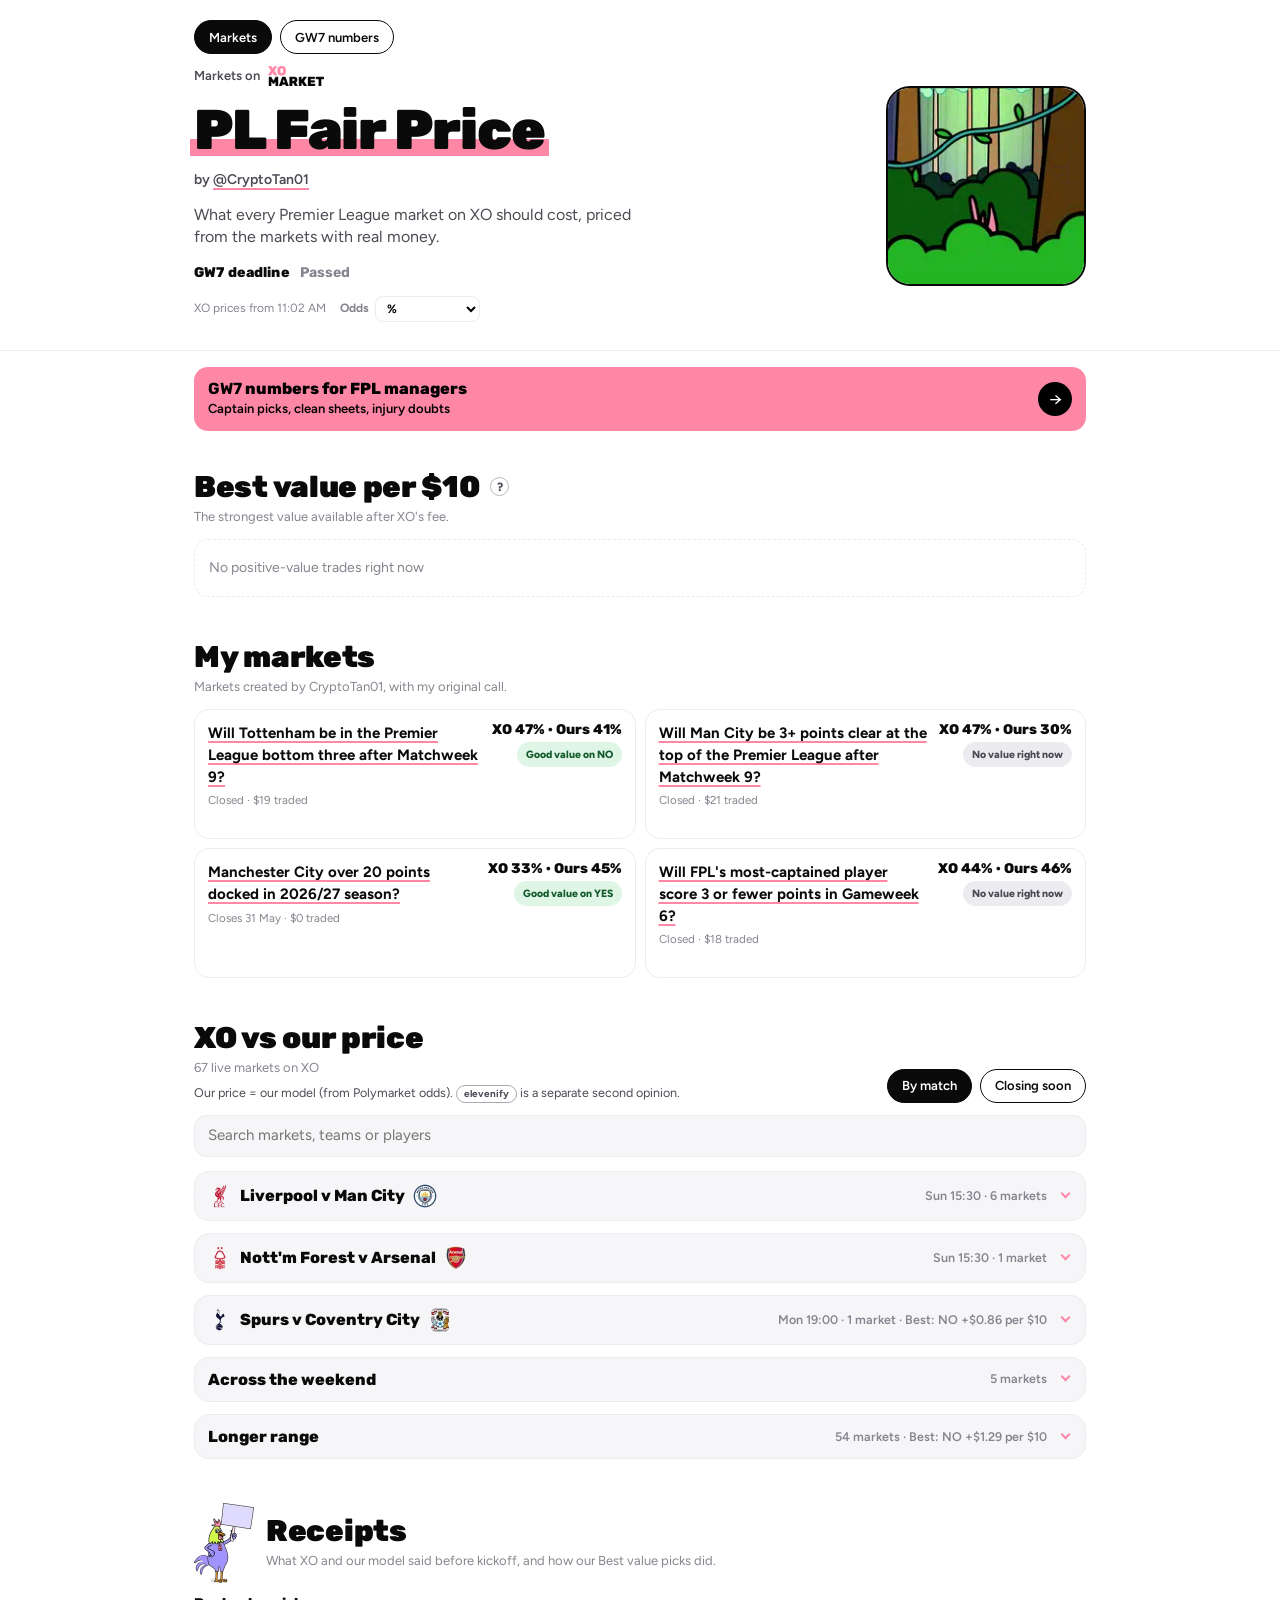
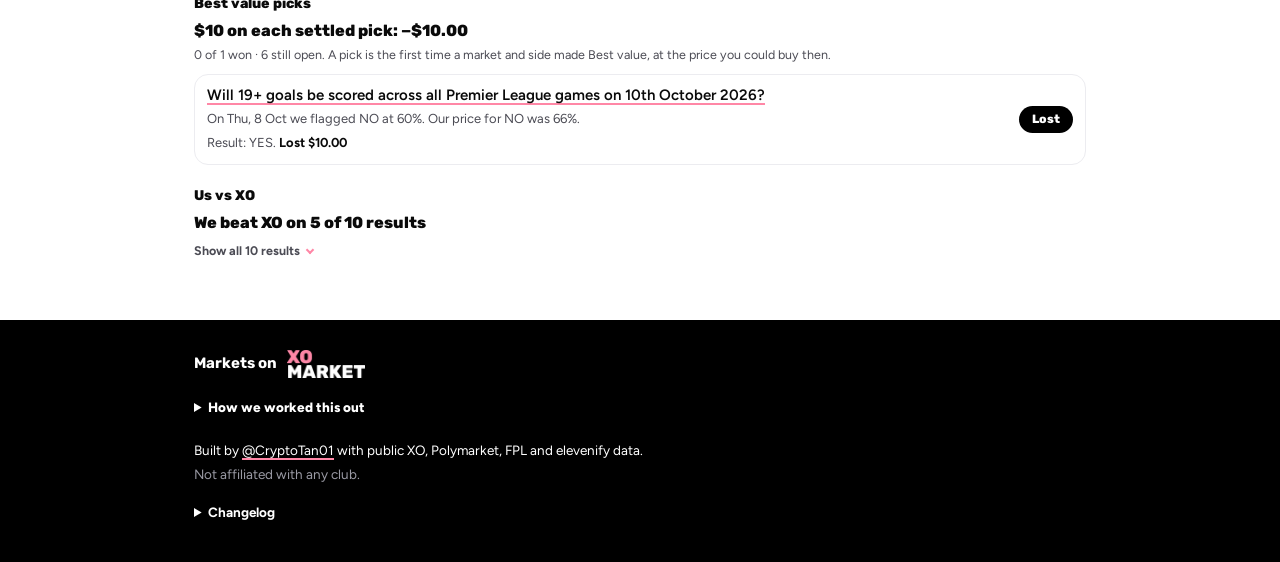
==== site/index.html @ 1d1a205b "Receipts read as a head-to-head: We beat XO / XO beat us Co-Authored-By: Claude Opus 5.5 <noreply@an" ====
<!DOCTYPE html>
<html lang="en">
<head>
<meta charset="utf-8">
<meta name="viewport" content="width=device-width, initial-scale=1">
<title>PL Fair Price</title>
<meta name="description" content="What every Premier League market on XO should cost, priced from the markets with real money.">
<meta name="theme-color" content="#ff87a6">
<meta property="og:type" content="website">
<meta property="og:title" content="PL Fair Price by @CryptoTan01">
<meta property="og:description" content="What every Premier League market on XO should cost, priced from the markets with real money.">
<meta property="og:image" content="https://tannnnnnnnnnnnn.github.io/pl-fair-price/assets/og.png">
<meta property="og:image:width" content="1200">
<meta property="og:image:height" content="630">
<meta name="twitter:card" content="summary_large_image">
<meta name="twitter:title" content="PL Fair Price by @CryptoTan01">
<meta name="twitter:description" content="What every Premier League market on XO should cost, priced from the markets with real money.">
<meta name="twitter:image" content="https://tannnnnnnnnnnnn.github.io/pl-fair-price/assets/og.png">
<link rel="icon" href="favicon.svg" type="image/svg+xml">
<link rel="preconnect" href="https://fonts.googleapis.com">
<link rel="preconnect" href="https://fonts.gstatic.com" crossorigin>
<link rel="preload" as="image" href="assets/logos/xo-wordmark-black.webp">
<link href="https://fonts.googleapis.com/css2?family=Figtree:wght@400..700&family=Rubik:wght@600..900&display=swap" rel="stylesheet">
<link rel="stylesheet" href="style.css">
<script src="common.js" defer></script>
<script src="stake.js" defer></script>
<script src="posters.js" defer></script>
<script src="app.js" defer></script>
</head>
<body>

<header class="hero">
  <div class="wrap">
    <nav class="topnav" aria-label="Pages">
      <a href="index.html" class="navlink is-on" aria-current="page">Markets</a>
      <a href="gw.html" class="navlink" data-gw-label>GW numbers</a>
    </nav>
  </div>
  <div class="wrap hero-grid">
    <p class="eyebrow">Markets on <img class="wm" src="assets/logos/xo-wordmark-black.webp" width="56" height="20" alt="XO"></p>
    <h1 class="title"><span class="hl" id="site-name">PL Fair Price</span></h1>
    <p class="by">by <a href="https://x.com/CryptoTan01" target="_blank" rel="noopener">@CryptoTan01</a></p>
    <p class="tagline" id="site-tagline">What every Premier League market on XO should cost, priced from the markets with real money.</p>
    <div class="deadline" id="deadline" aria-live="off">
      <span class="dl-label" id="dl-label">GW deadline</span>
      <div class="dl-boxes" id="dl-boxes"></div>
    </div>
    <div class="livebar"><span id="live-status">XO prices from cached data</span><label class="odds-label">Odds <select id="odds-format"><option value="percent">%</option><option value="cents">¢</option><option value="decimal">decimal</option><option value="fractional">fractional</option></select></label></div>
    <picture class="deek">
      <source media="(prefers-reduced-motion: reduce)" srcset="assets/deek/deek-binoculars-still.webp">
      <img src="assets/deek/deek-binoculars.webp" width="200" height="200" alt="Deek the mascot peeking through binoculars" decoding="async" fetchpriority="low">
    </picture>
  </div>
</header>

<main class="wrap">
  <p class="sample" id="sample" hidden>Sample data. Live numbers are not loaded.</p>

  <a class="gwcard" href="gw.html">
    <span class="gwcard-t"><b data-gw>GW</b> numbers for FPL managers</span>
    <span class="gwcard-s">Captain picks, clean sheets, injury doubts</span>
    <span class="gwcard-go" aria-hidden="true">&rarr;</span>
  </a>

  <section class="sec" id="gaps" aria-labelledby="gaps-h">
    <div class="sec-head">
      <div>
        <h2 id="gaps-h"><span data-explain="best_value">Best value per $10</span></h2>
        <p class="sec-sub">The strongest value available after XO's fee.</p>
      </div>
    </div>
    <div class="list" id="gaps-list"></div>
  </section>

  <section class="sec" id="my-markets" aria-labelledby="my-h">
    <div class="sec-head">
      <div>
        <h2 id="my-h">My markets</h2>
        <p class="sec-sub">Markets created by CryptoTan01, with my original call.</p>
      </div>
    </div>
    <div class="my-list" id="my-list"></div>
  </section>

  <section class="sec" id="markets" aria-labelledby="mk-h">
    <div class="sec-head">
      <div>
        <h2 id="mk-h">XO vs our price</h2>
        <p class="sec-sub" id="mk-count"></p>
        <p class="legend">Our price = our model (from Polymarket odds). <span class="eleven-badge">elevenify</span> is a separate second opinion.</p>
      </div>
      <div class="pills" role="group" aria-label="Sort markets">
        <button type="button" class="pill is-on" data-sort="match" aria-pressed="true">By match</button>
        <button type="button" class="pill" data-sort="closing" aria-pressed="false">Closing soon</button>
      </div>
    </div>
    <label class="search"><span class="sr-only">Search markets</span><input id="market-search" type="search" placeholder="Search markets, teams or players" autocomplete="off"></label>
    <div id="mk-list"><p class="empty">Loading markets…</p></div>
    <noscript><p class="empty">Prices need JavaScript. Turn it on to compare XO with our price.</p></noscript>
  </section>

  <section class="sec" id="receipts" hidden aria-labelledby="rc-h">
    <div class="rc-head">
      <span id="rc-deek-slot"></span>
      <div>
        <h2 id="rc-h">Receipts</h2>
    <p class="sec-sub">What XO and our model said before kickoff, and how our Best value picks did.</p>
      </div>
    </div>
    <div id="rc-picks"></div>
    <div id="rc-sum"></div>
    <details class="brier rc-all" id="rc-all">
      <summary id="rc-all-sum">Show all results</summary>
      <p class="rc-note">Before kickoff, we and XO each gave every outcome a chance. Whoever gave the real result the higher chance wins that market.</p>
      <div class="list" id="rc-list"></div>
    </details>
  </section>
</main>

<footer class="foot">
  <div class="wrap">
    <p class="foot-on">Markets on <img class="wm" src="assets/logos/xo-wordmark-white.webp" width="56" height="20" alt="XO" loading="lazy"></p>
    <details class="foot-method">
      <summary>How we worked this out</summary>
      <div class="foot-cols">
        <p>Our prices use liquid Polymarket odds, a match model and public FPL data. Open any market's Details for its exact method.</p>
        <ul>
          <li><a href="https://beta.xo.market/?r=cryptotan01" target="_blank" rel="noopener">XO</a> for prices and liquidity</li>
          <li><a href="https://polymarket.com/" target="_blank" rel="noopener">Polymarket</a> for match and season odds</li>
          <li><a href="https://fantasy.premierleague.com/" target="_blank" rel="noopener">Fantasy Premier League</a> for players and fixtures</li>
          <li><a href="https://www.elevenify.com" target="_blank" rel="noopener">elevenify</a> for a second opinion</li>
        </ul>
      </div>
    </details>
    <p class="foot-by">Built by <a href="https://x.com/CryptoTan01" target="_blank" rel="noopener">@CryptoTan01</a> with public XO, Polymarket, FPL and elevenify data.</p>
    <p class="foot-na">Not affiliated with any club.</p>
    <details class="changelog">
      <summary>Changelog</summary>
      <ul id="changelog"></ul>
    </details>
  </div>
</footer>

</body>
</html>
---- site/style.css ----
/* PL Fair Price. Brand: pink #ff87a6, black, white. Tiny accents: lavender #a293ff, cyan #18daeb.
   Rubik for headers (900 display), Figtree for body. No overflow-x tricks: layout is built to fit. */

:root {
  --pink: #ff87a6;
  --pink-soft: rgba(255, 135, 166, .16);
  --pink-seg: rgba(255, 135, 166, .38);
  --cyan: #18daeb;
  --lav: #a293ff;
  --ink: #0a0a0a;
  --ink-2: #4b4b54;
  --ink-3: #85858f;
  --line: #ececf0;
  --panel: #f6f6f8;
  --gutter: 16px;
  color-scheme: light;
}

*, *::before, *::after { box-sizing: border-box; }
html { -webkit-text-size-adjust: 100%; }
body {
  margin: 0;
  background: #fff;
  color: var(--ink);
  font: 400 15px/1.45 'Figtree', system-ui, -apple-system, 'Segoe UI', sans-serif;
  -webkit-font-smoothing: antialiased;
}
h1, h2, h3, p, ul, ol { margin: 0; padding: 0; }
ul, ol { list-style: none; }
img { display: block; max-width: 100%; height: auto; }
a { color: inherit; }
button { font: inherit; color: inherit; }
[hidden] { display: none !important; }

.wrap { width: 100%; max-width: 940px; margin: 0 auto; padding: 0 var(--gutter); }

/* ---------- hero ---------- */
.hero { background: #fff; border-bottom: 1px solid var(--line); padding: 14px 0 20px; }
.hero-grid {
  display: grid;
  grid-template-columns: minmax(0, 1fr) auto;
  grid-template-areas: "eyebrow eyebrow" "title title" "by deek" "tag deek" "dl deek" "live deek";
  column-gap: 14px;
  align-items: start;
}
.eyebrow { grid-area: eyebrow; display: flex; align-items: center; gap: 8px; font-size: 13px; font-weight: 600; color: var(--ink-2); }
.wm { display: inline-block; width: auto; height: 20px; }
.title { grid-area: title; margin-top: 10px; font: 900 clamp(30px, 9.2vw, 56px)/1.08 'Rubik', 'Figtree', sans-serif; letter-spacing: -.02em; }
.hl {
  background: linear-gradient(transparent 64%, var(--pink) 64%, var(--pink) 90%, transparent 90%);
  padding: 0 .08em;
  margin: 0 -.08em;
  -webkit-box-decoration-break: clone; box-decoration-break: clone;
}
.by { grid-area: by; margin-top: 4px; font-size: 14px; font-weight: 600; color: var(--ink-2); }
.by a { text-decoration: none; border-bottom: 2px solid var(--pink); }
.tagline { grid-area: tag; margin-top: 8px; font-size: 14.5px; line-height: 1.4; color: var(--ink-2); max-width: 46ch; }
.deek { grid-area: deek; grid-row: 3 / 6; align-self: center; }
.deek img { width: 108px; height: 108px; border-radius: 18px; border: 2px solid var(--ink); }

.deadline { grid-area: dl; margin-top: 12px; display: flex; align-items: center; flex-wrap: wrap; gap: 6px 10px; }
.dl-label { font: 800 13px/1 'Rubik', sans-serif; letter-spacing: .01em; }
.dl-boxes { display: flex; gap: 5px; }
.dl-box { display: inline-flex; flex-direction: column; align-items: center; justify-content: center; min-width: 38px; padding: 5px 6px 4px; background: #000; color: #fff; border-radius: 8px; }
.dl-box b { font: 900 18px/1 'Rubik', sans-serif; font-variant-numeric: tabular-nums; }
.dl-box i { margin-top: 2px; font: 600 9px/1 'Figtree', sans-serif; font-style: normal; letter-spacing: .08em; color: var(--pink); }
.dl-done { font: 700 14px/1 'Rubik', sans-serif; color: var(--ink-3); }
.livebar { grid-area: live; display: flex; flex-wrap: wrap; align-items: center; gap: 8px 14px; margin-top: 10px; font-size: 12px; color: var(--ink-3); }
.odds-label { display: inline-flex; align-items: center; gap: 6px; font-size: 12px; font-weight: 700; }
.odds-label select { max-width: 108px; padding: 4px 22px 4px 7px; border: 1px solid var(--line); border-radius: 8px; background: #fff; font: inherit; }
.sr-only { position: absolute; width: 1px; height: 1px; padding: 0; margin: -1px; overflow: hidden; clip: rect(0, 0, 0, 0); white-space: nowrap; border: 0; }

/* ---------- sections ---------- */
.sample { margin: 14px 0 0; padding: 8px 12px; border-radius: 10px; background: rgba(162, 147, 255, .18); font-size: 13px; font-weight: 600; }
.sec { padding: 26px 0 4px; }
.sec-head { display: flex; flex-wrap: wrap; align-items: flex-end; justify-content: space-between; gap: 10px 14px; margin-bottom: 12px; }
.sec-head > div { min-width: 0; }
.sec h2 { font: 900 24px/1.1 'Rubik', sans-serif; letter-spacing: -.01em; }
.sec-sub { margin-top: 4px; font-size: 13px; color: var(--ink-3); }
.pills { display: flex; flex-wrap: wrap; gap: 8px; }
.pill {
  appearance: none; cursor: pointer;
  min-height: 34px; padding: 0 14px;
  border: 1.5px solid var(--ink); border-radius: 999px; background: #fff;
  font: 600 13px/1 'Figtree', sans-serif;
}
.pill.is-on { background: var(--ink); color: #fff; }
.pill:focus-visible, .trade:focus-visible, summary:focus-visible, a:focus-visible { outline: 3px solid var(--pink); outline-offset: 2px; }
.empty { padding: 18px 14px; border: 1px dashed var(--line); border-radius: 14px; color: var(--ink-3); font-size: 14px; }
.search { display: block; margin: 10px 0 14px; }
.search input { width: 100%; min-height: 42px; padding: 9px 13px; border: 1px solid var(--line); border-radius: 12px; background: var(--panel); font: inherit; }
.search input:focus { outline: 3px solid var(--pink-soft); border-color: var(--pink); }

.list { display: grid; gap: 8px; }
.group { margin-top: 18px; }
.group:first-child { margin-top: 4px; }

/* fixture group header */
.ghead { display: flex; flex-wrap: wrap; align-items: center; justify-content: space-between; gap: 2px 12px; margin: 0 2px 8px; }
.gmatch { display: flex; align-items: center; gap: 8px; min-width: 0; }
.gname { font: 800 16px/1.2 'Rubik', sans-serif; min-width: 0; overflow-wrap: anywhere; }
.crest { width: 24px; height: 24px; flex: none; object-fit: contain; }
.gmeta { font-size: 12.5px; font-weight: 600; color: var(--ink-3); }

/* ---------- market row ---------- */
.mrow {
  display: grid;
  grid-template-columns: minmax(0, 1fr) auto;
  grid-template-areas: "q q" "cmp act" "meta meta";
  column-gap: 12px;
  align-items: center;
  padding: 9px 12px 6px;
  border: 1px solid var(--line);
  border-radius: 14px;
  background: #fff;
  min-width: 0;
}
.mrow.is-gap { box-shadow: inset 4px 0 0 var(--pink); }
.q { grid-area: q; font: 600 15px/1.25 'Figtree', sans-serif; min-width: 0; overflow-wrap: anywhere; }
.qt { margin-right: 6px; }
.ours { display: inline-block; vertical-align: 1px; padding: 2px 7px; border-radius: 999px; background: rgba(162, 147, 255, .22); color: #2b2278; font: 700 10.5px/1.3 'Figtree', sans-serif; letter-spacing: .03em; text-transform: uppercase; }

/* 0-100 track: grey line, XO pink dot, Fair black ring, light-pink segment between them */
.cmp { grid-area: cmp; margin-top: 5px; min-width: 0; }
.track { padding: 0 7px; }
.rail { position: relative; height: 14px; }
.rail::before { content: ""; position: absolute; left: 0; right: 0; top: 50%; height: 3px; margin-top: -1.5px; border-radius: 3px; background: #dcdce2; }
.seg { position: absolute; top: 50%; height: 8px; margin-top: -4px; border-radius: 8px; background: var(--pink-seg); }
.dot, .ring { position: absolute; top: 50%; width: 14px; height: 14px; margin: -7px 0 0 -7px; border-radius: 50%; }
.dot { background: var(--pink); }
.ring { border: 2.5px solid #000; box-shadow: 0 0 0 1.5px #fff; }
.ring.rough { border: 2.5px dashed #9a9aa4; background: #fff; }
.seg.rough { background: #e8e8ed; }
.vals { display: flex; align-items: center; justify-content: space-between; gap: 8px; margin-top: 2px; font-size: 13px; line-height: 17px; }
.v-xo, .v-fair { flex: none; font-weight: 700; }
.v-xo { color: var(--pink); }
.v-fair { color: #000; }
.v-fair.rough { color: var(--ink-3); font-weight: 600; }
.v-xo.none, .v-fair.none { color: var(--ink-3); font-weight: 600; font-size: 12.5px; }

.chip { display: inline-block; max-width: 100%; padding: 2px 9px; border-radius: 999px; background: rgba(24, 218, 235, .16); color: #08353a; font: 600 11px/1.25 'Figtree', sans-serif; text-align: center; }
.chip-d { display: none; }

.act { grid-area: act; align-self: center; margin-top: 5px; display: flex; flex-direction: column; align-items: flex-end; gap: 5px; }
.win { padding: 0; border: 0; background: none; cursor: pointer; color: var(--ink); font: 700 11px/1.2 'Figtree', sans-serif; text-decoration: underline; text-decoration-color: var(--pink); text-underline-offset: 2px; }
.trade {
  display: inline-flex; align-items: center; gap: 6px; height: 32px; padding: 0 11px 0 13px;
  border-radius: 999px; background: #000; color: #fff; text-decoration: none; white-space: nowrap;
  font: 600 12.5px/1 'Figtree', sans-serif;
}
.trade .wm { height: 18px; width: auto; }
.trade:hover { background: #1b1b1f; }
.pays-out { display: none; }

/* closes / liquidity / how we priced it: one flex line, the toggle drops below only when it does not fit */
.meta { grid-area: meta; margin-top: 5px; display: flex; flex-wrap: wrap; align-items: center; gap: 0 12px; min-width: 0; }
.mi { display: flex; flex-wrap: wrap; align-items: center; gap: 2px 12px; font-size: 12.5px; line-height: 17px; color: var(--ink-2); min-width: 0; }
.mi span { white-space: nowrap; }
.mi .chip { margin-right: -2px; }
.why { margin-left: auto; min-width: 0; }
.why[open] { flex: 0 0 100%; margin-left: 0; order: 2; }
.why summary {
  display: block; width: fit-content; cursor: pointer; list-style: none;
  padding: 0; font-size: 12.5px; line-height: 17px; font-weight: 700; color: var(--ink); white-space: nowrap;
}
.why[open] summary { margin-top: 4px; }
.why summary::-webkit-details-marker { display: none; }
.why summary::after { content: ""; display: inline-block; width: 6px; height: 6px; margin: 0 0 2px 7px; border-right: 2px solid var(--pink); border-bottom: 2px solid var(--pink); transform: rotate(45deg); transition: transform .15s; }
.why[open] summary::after { transform: rotate(-135deg); margin-bottom: -2px; }
.why-body { margin-top: 6px; padding: 10px 12px; border-radius: 10px; background: var(--panel); font-size: 13px; color: var(--ink-2); min-width: 0; }
.why-body p + p, .why-body ul + p { margin-top: 8px; }
.why-rough { font-weight: 700; color: var(--ink); }
.why-pays { font-size: 12px; color: var(--ink-3); }
.why-text { overflow-wrap: anywhere; }
.inputs { margin-top: 8px; display: grid; gap: 4px; }
.inputs li { overflow-wrap: anywhere; }
.in-l { font-weight: 700; color: var(--ink); }
.in-src { margin-left: 6px; font-size: 12px; font-weight: 700; color: var(--ink); text-decoration-color: var(--pink); text-decoration-thickness: 2px; text-underline-offset: 2px; }
.conf { display: flex; align-items: center; gap: 7px; font-weight: 600; font-size: 12.5px; }
.resolution, .calc { margin-top: 12px; padding-top: 10px; border-top: 1px solid var(--line); }
.resolution h4, .calc h4 { margin: 0 0 6px; color: var(--ink); font-size: 13px; }
.resolution-text { white-space: pre-line; }
.calc-controls { display: flex; flex-wrap: wrap; gap: 6px; align-items: center; }
.calc-controls > input { width: 72px; padding: 6px 8px; border: 1px solid #d5d5dc; border-radius: 8px; font: inherit; }
.stake-chips { display: flex; gap: 4px; }
.stake-chips button, .toggle { padding: 5px 7px; border: 1px solid #d5d5dc; border-radius: 8px; background: #fff; cursor: pointer; font: 700 11px 'Figtree', sans-serif; }
.toggle.is-on { background: #000; color: #fff; }
.calc-out { margin-top: 8px; display: grid; gap: 2px; font-size: 12.5px; }
.edge { color: var(--ink); font-weight: 700; white-space: normal !important; }
.book-vals { flex-wrap: wrap; }
.value-row { display: grid; grid-template-columns: minmax(0, 1fr) auto; gap: 3px 12px; padding: 11px 12px; border: 1px solid var(--line); border-radius: 14px; font-size: 12.5px; }
.value-row a { font-weight: 700; overflow-wrap: anywhere; }
.value-row > span, .value-row > .research { grid-column: 1 / -1; }
.value-row > span:last-of-type { color: var(--ink-2); }
.cdot { display: inline-block; flex: none; width: 8px; height: 8px; border-radius: 50%; background: var(--ink-3); }
.cdot.c-high { background: var(--ink); }
.cdot.c-medium { background: var(--lav); }
.cdot.c-low { background: #cfcfd6; }

.unpriced { margin-top: 10px; }
.unpriced > summary { display: flex; align-items: center; justify-content: space-between; gap: 10px; cursor: pointer; list-style: none; padding: 12px 14px; border-radius: 14px; background: var(--panel); font-weight: 700; font-size: 13.5px; line-height: 1.3; }
.unpriced > summary::-webkit-details-marker { display: none; }
.unpriced > summary::after { content: ""; flex: none; width: 7px; height: 7px; margin-bottom: 3px; border-right: 2px solid var(--pink); border-bottom: 2px solid var(--pink); transform: rotate(45deg); transition: transform .15s; }
.unpriced[open] > summary::after { transform: rotate(-135deg); margin-bottom: -3px; }
.unpriced > .list { margin-top: 8px; }
.unpriced > summary:focus-visible { outline: 3px solid var(--pink); outline-offset: 2px; }

/* ---------- page nav, link card, legend ---------- */
.topnav { display: flex; flex-wrap: wrap; gap: 8px; margin-bottom: 12px; }
.navlink {
  display: inline-flex; align-items: center; min-height: 34px; padding: 0 14px;
  border: 1.5px solid var(--ink); border-radius: 999px; background: #fff; color: var(--ink);
  font: 600 13px/1 'Figtree', sans-serif; text-decoration: none;
}
.navlink.is-on { background: var(--ink); color: #fff; }
.navlink:hover { background: var(--pink-soft); }
.navlink.is-on:hover { background: #1b1b1f; }
.navlink:focus-visible { outline: 3px solid var(--pink); outline-offset: 2px; }

.gwcard {
  position: relative; display: grid; grid-template-columns: minmax(0, 1fr) auto; column-gap: 12px; align-items: center;
  margin-top: 16px; padding: 12px 14px; border-radius: 14px; background: var(--pink); color: #000; text-decoration: none;
}
.gwcard:hover { background: #ff7a9d; }
.gwcard:focus-visible { outline: 3px solid var(--ink); outline-offset: 2px; }
.gwcard-t { grid-column: 1; font: 800 16px/1.2 'Rubik', sans-serif; }
.gwcard-s { grid-column: 1; margin-top: 2px; font-size: 13px; font-weight: 600; }
.gwcard-go { grid-column: 2; grid-row: 1 / 3; display: grid; place-items: center; width: 34px; height: 34px; border-radius: 50%; background: #000; color: #fff; font-size: 18px; line-height: 1; }
.legend { margin-top: 6px; font-size: 12.5px; color: var(--ink-2); }
.legend b { color: var(--ink); font-weight: 700; }

/* ---------- receipts ---------- */
.rc-head { display: flex; align-items: center; gap: 12px; margin-bottom: 12px; }
.rc-head > div { min-width: 0; }
.rc-deek { width: 60px; height: 80px; flex: none; }
.rc-line { margin-bottom: 8px; font: 800 16px/1.3 'Rubik', sans-serif; }
.rc-sub { margin: 0 0 8px; font: 800 14px/1.3 'Rubik', sans-serif; }
.rc-note { margin: -4px 0 10px; font-size: 12.5px; color: var(--ink-2); }
.rc-text { margin-top: 5px; font-size: 13px; color: var(--ink-2); }
.rc-text b { color: var(--ink); }
.rcard .outcome { text-align: center; max-width: 110px; line-height: 1.2; }
.rc-all p.rc-text { margin-top: 5px; padding: 0; background: none; font-size: 13px; font-weight: 400; }
.rc-all .rc-note { margin: 8px 0 10px; padding: 0; background: none; font-size: 12.5px; font-weight: 400; color: var(--ink-2); }
#rc-picks:not(:empty) { margin-bottom: 22px; }
.brier { margin: 0 0 12px; }
.brier summary { display: block; width: fit-content; cursor: pointer; list-style: none; font-size: 12.5px; font-weight: 700; color: var(--ink-2); }
.brier summary::-webkit-details-marker { display: none; }
.brier summary::after { content: ""; display: inline-block; width: 6px; height: 6px; margin: 0 0 2px 7px; border-right: 2px solid var(--pink); border-bottom: 2px solid var(--pink); transform: rotate(45deg); }
.brier[open] summary::after { transform: rotate(-135deg); margin-bottom: -2px; }
.brier p { margin-top: 6px; padding: 8px 12px; border-radius: 10px; background: var(--panel); font-size: 13px; font-weight: 600; }
.brier p + p { margin-top: 4px; background: none; padding: 0 12px; font-weight: 400; font-size: 12px; color: var(--ink-3); }
.rcard { display: flex; align-items: center; justify-content: space-between; gap: 12px; padding: 11px 12px; border: 1px solid var(--line); border-radius: 14px; }
.rc-main { min-width: 0; }
.rc-nums { display: flex; flex-wrap: wrap; gap: 2px 14px; margin-top: 6px; font-size: 13px; }
.rc-nums > span { display: inline-flex; align-items: center; gap: 6px; }
.tick { position: relative; display: inline-block; flex: none; width: 16px; height: 16px; border-radius: 50%; background: #000; }
.tick::after { content: ""; position: absolute; left: 5px; top: 3px; width: 4px; height: 7px; border-right: 2px solid #fff; border-bottom: 2px solid #fff; transform: rotate(45deg); }
.outcome { flex: none; padding: 6px 13px; border-radius: 999px; font: 800 12px/1 'Rubik', sans-serif; }
.outcome.yes { background: var(--pink); color: #000; }
.outcome.no { background: #000; color: #fff; }

/* live match marker */
.live { display: inline-flex; align-items: center; gap: 6px; padding: 3px 9px 3px 8px; border-radius: 999px; background: var(--pink); color: #000; font: 800 10.5px/1 'Rubik', sans-serif; letter-spacing: .08em; text-transform: uppercase; animation: pulse 1.6s ease-out infinite; }
.live::before { content: ""; width: 6px; height: 6px; border-radius: 50%; background: #000; }
@keyframes pulse { 0% { box-shadow: 0 0 0 0 rgba(255, 135, 166, .65); } 70% { box-shadow: 0 0 0 9px rgba(255, 135, 166, 0); } 100% { box-shadow: 0 0 0 0 rgba(255, 135, 166, 0); } }
.gnote { flex: 0 0 100%; font-size: 12px; color: var(--ink-3); }

/* ---------- footer ---------- */
.foot { margin-top: 44px; padding: 30px 0 40px; background: #000; color: #d8d8de; font-size: 13.5px; }
.foot a { color: #fff; text-decoration-color: var(--pink); text-decoration-thickness: 2px; text-underline-offset: 3px; }
.foot-on { display: flex; align-items: center; gap: 10px; font: 700 15px/1 'Rubik', sans-serif; color: #fff; }
.foot-on .wm { height: 28px; }
.foot-cols { display: grid; grid-template-columns: minmax(0, 1fr); gap: 20px; margin-top: 22px; }
.foot h3 { margin-bottom: 8px; font: 800 14px/1.2 'Rubik', sans-serif; color: #fff; }
.foot li + li { margin-top: 5px; }
.foot p, .foot li { overflow-wrap: anywhere; }
.foot-by { margin-top: 24px; color: #fff; }
.foot-na { margin-top: 4px; color: #9a9aa4; }
.changelog { margin-top: 18px; }
.changelog summary { cursor: pointer; width: fit-content; font-weight: 700; color: #fff; }
.changelog ul { margin-top: 8px; display: grid; gap: 6px; color: #b4b4bd; overflow-wrap: anywhere; }
.changelog b { color: var(--pink); }

/* ---------- wider screens ---------- */
@media (min-width: 720px) {
  :root { --gutter: 24px; }
  .hero { padding: 20px 0 28px; }
  .hero-grid { grid-template-columns: minmax(0, 1fr) 200px; column-gap: 32px; }
  .tagline { font-size: 16px; }
  .deek { grid-row: 2 / 6; }
  .deek img { width: 200px; height: 200px; border-radius: 24px; }
  .title { margin-top: 14px; }
  .dl-label { font-size: 14px; }
  .dl-box { min-width: 46px; padding: 7px 8px 6px; }
  .dl-box b { font-size: 22px; }

  .sec { padding-top: 40px; }
  .sec h2 { font-size: 30px; }

  .mrow {
    grid-template-columns: minmax(0, 1.15fr) minmax(0, 1fr) auto;
    grid-template-areas: "q cmp act" "mi cmp act" "why why why";
    column-gap: 22px; padding: 12px 16px 8px;
  }
  .cmp { margin-top: 2px; }
  .act { margin-top: 0; gap: 4px; }
  .meta { display: contents; }
  .mi { grid-area: mi; margin-top: 6px; }
  .why, .why[open] { grid-area: why; margin: 4px 0 0; order: 0; }
  .why[open] summary { margin-top: 0; }
  .mi .chip-m { display: none; }
  .chip-d { display: inline-block; flex: 0 1 auto; min-width: 0; }
  .pays-out { display: block; font-size: 11.5px; color: var(--ink-3); white-space: nowrap; }
  .why-pays { display: none; }

  .foot-cols { grid-template-columns: 1.4fr 1fr; gap: 40px; }
}

@media (prefers-reduced-motion: reduce) {
  * { transition: none !important; }
  .live { animation: none; }
}

/* ---------- simplification pass ---------- */
/* The "?" sits inline after its term, centred on the letters, with room on both sides so brackets never touch it. */
.explained { display: inline; }
.explainer { position: relative; top: -.08em; display: inline-flex; vertical-align: middle; margin: 0 .12em 0 .32em; }
.explainer-button {
  display: inline-grid; place-items: center; width: 17px; height: 17px; padding: 0;
  border: 1px solid #b9b9c2; border-radius: 50%; background: #fff; color: var(--ink-2);
  font: 800 11px/1 'Figtree', sans-serif; cursor: help;
}
.sec h2 .explainer-button { width: 19px; height: 19px; font-size: 12px; }
.explainer-button:hover, .explainer-button:focus-visible { border-color: var(--ink); color: var(--ink); outline: 2px solid var(--pink-soft); }
/* Doubled class keeps the tip white whatever row it sits in. */
.explainer-pop.explainer-pop {
  position: fixed; z-index: 50; width: min(260px, calc(100vw - 16px)); padding: 9px 11px;
  border-radius: 10px; background: #000; color: #fff; box-shadow: 0 5px 20px rgba(0, 0, 0, .2);
  font: 500 13px/1.4 'Figtree', sans-serif; text-align: left;
}
.value-row .research { margin-top: 2px; }
.eleven-line { display: flex; align-items: center; gap: 6px; color: var(--ink-3); font-size: 11.5px; min-width: 0; overflow-wrap: anywhere; }
.eleven-badge { flex: none; display: inline-block; padding: 2px 7px; border: 1px solid #aaaab4; border-radius: 999px; color: var(--ink-2); font: 700 10px/1.2 'Figtree', sans-serif; }

.group { margin-top: 12px; border: 1px solid var(--line); border-radius: 15px; background: var(--panel); overflow: clip; }
.group:first-child { margin-top: 4px; }
.group > .ghead {
  display: flex; flex-wrap: wrap; align-items: center; justify-content: space-between; gap: 4px 12px;
  margin: 0; padding: 12px 38px 12px 13px; cursor: pointer; list-style: none; position: relative;
}
.group > .ghead::-webkit-details-marker { display: none; }
.group > .ghead::after {
  content: ""; position: absolute; right: 16px; top: 50%; width: 7px; height: 7px; margin-top: -6px;
  border-right: 2px solid var(--pink); border-bottom: 2px solid var(--pink); transform: rotate(45deg);
}
.group[open] > .ghead::after { margin-top: -2px; transform: rotate(-135deg); }
.group[open] > .ghead { border-bottom: 1px solid var(--line); background: #fff; }
.group > .list { padding: 8px; background: #fff; }
.group-notes { display: grid; gap: 5px; padding: 8px 12px 0; background: #fff; }
.group-notes:empty { display: none; }
.group-notes + .list { padding-top: 8px; }
.gmeta { max-width: 100%; text-align: right; }

.mrow {
  display: grid; grid-template-columns: minmax(0, 1fr) auto; grid-template-areas: "q q" "close close" "prices verdict" "act act" "details details";
  gap: 7px 12px; align-items: center; padding: 13px; border-radius: 14px;
}
.mrow .q { grid-area: q; }
.market-title { color: var(--ink); text-decoration-color: var(--pink); text-decoration-thickness: 2px; text-underline-offset: 3px; }
.closes { grid-area: close; color: var(--ink-3); font-size: 12px; }
.price-pair { grid-area: prices; display: flex; gap: 9px; min-width: 0; }
.price { display: flex; min-width: 62px; flex-direction: column; }
.price i { color: var(--ink-3); font-size: 10.5px; font-style: normal; font-weight: 600; }
.price b { margin-top: 1px; font: 900 22px/1 'Rubik', sans-serif; }
.xo-price b { color: #d84970; }
.verdict { grid-area: verdict; justify-self: end; display: inline-block; padding: 5px 9px; border-radius: 999px; font-size: 10.5px; font-weight: 800; text-align: center; }
.verdict.good { background: #dff5e6; color: #135b2c; }
.verdict.neutral { background: #ececf0; color: var(--ink-2); }
.rough-tag { display: inline-flex; margin-left: 6px; padding: 2px 6px; border-radius: 999px; background: #ececf0; color: var(--ink-2); font: 600 10px/1.2 'Figtree', sans-serif; vertical-align: 1px; }
.rough-tag .explainer-button { width: 14px; height: 14px; font-size: 9px; }
.mrow .act { grid-area: act; flex-direction: row; justify-content: space-between; align-items: center; margin-top: 1px; }
.mrow .why { grid-area: details; margin: 0; }
.mrow .why[open] { margin: 0; }
.mrow .why summary { font-size: 12px; }
.why-body { margin-top: 7px; padding: 12px; }
.detail-stats { display: grid; grid-template-columns: repeat(2, minmax(0, 1fr)); gap: 8px; }
.detail-stats p { display: flex; flex-direction: column; min-width: 0; }
.detail-stats p + p { margin: 0; }
.detail-stats b { margin-top: 2px; color: var(--ink); overflow-wrap: anywhere; }
.detail-stats .detail-wide { grid-column: 1 / -1; display: block; color: var(--ink-3); }
.worked { margin-top: 12px; padding-top: 10px; border-top: 1px solid var(--line); }
.worked > summary, .calc-maths > summary { cursor: pointer; width: fit-content; font-size: 12px; font-weight: 700; color: var(--ink); }
.worked-body { margin-top: 8px; }
.worked-body p + p, .worked-body ul + p { margin-top: 7px; }
.calc-win { color: var(--ink); font-size: 15px; font-weight: 800; }
.calc-worth { display: flex; flex-wrap: wrap; align-items: center; gap: 3px; font-weight: 700; }
.calc-worth.positive { color: #147036; }
.calc-worth.negative { color: #9d243d; }
.calc-worth.neutral { color: var(--ink-3); }
.calc-maths { margin-top: 7px; }
.calc-maths-body { margin-top: 6px; color: var(--ink-3); font-size: 12px; }
.fill-note { color: #9d243d; }

.my-list { display: grid; gap: 9px; }
.my-card { border: 1px solid var(--line); border-radius: 15px; background: #fff; overflow: clip; }
.my-card > summary { display: grid; grid-template-columns: minmax(0, 1fr) auto; gap: 10px; padding: 13px; cursor: pointer; list-style: none; }
.my-card > summary::-webkit-details-marker { display: none; }
.my-card[open] > summary { border-bottom: 1px solid var(--line); }
.my-summary-main { min-width: 0; }
.my-summary-main > .market-title { display: block; font-weight: 700; overflow-wrap: anywhere; }
.my-meta { display: block; margin-top: 4px; color: var(--ink-3); font-size: 11.5px; }
.my-summary-price { display: flex; flex-direction: column; align-items: flex-end; gap: 5px; }
.my-summary-price > b { font: 800 14px/1 'Rubik', sans-serif; white-space: nowrap; }
.my-body { display: grid; gap: 13px; padding: 13px; background: var(--panel); }
.my-call { padding: 11px 12px; border-radius: 11px; background: #fff; }
.my-call h3 { font: 800 13px/1.2 'Rubik', sans-serif; }
.my-call p { margin-top: 5px; color: var(--ink-2); font-size: 13.5px; }
.my-body .price-pair { grid-area: auto; }
.my-actions { display: flex; }
.market-poster { width: min(100%, 540px); margin: 2px auto 0; border-radius: 13px; }
.foot-method { margin-top: 20px; }
.foot-method > summary { cursor: pointer; width: fit-content; color: #fff; font-weight: 800; }
.foot-method .foot-cols { margin-top: 13px; }

@media (min-width: 720px) {
  .mrow { grid-template-columns: minmax(0, 1.3fr) minmax(170px, .65fr) auto; grid-template-areas: "q prices act" "close verdict act" "details details details"; column-gap: 24px; padding: 14px 16px; }
  .mrow .act { flex-direction: column; justify-content: center; align-items: flex-end; margin: 0; }
  .detail-stats { grid-template-columns: repeat(4, minmax(0, 1fr)); }
  .my-list { grid-template-columns: repeat(2, minmax(0, 1fr)); }
  .my-card > summary { min-height: 128px; }
  .my-card[open] { grid-column: 1 / -1; }
  .my-card[open] .my-body { grid-template-columns: minmax(0, 1fr) minmax(280px, .8fr); align-items: start; }
  .my-card[open] .market-poster { grid-column: 2; grid-row: 1 / 6; }
  .my-card[open] .my-call, .my-card[open] .price-pair, .my-card[open] .my-actions, .my-card[open] .calc { grid-column: 1; }
}
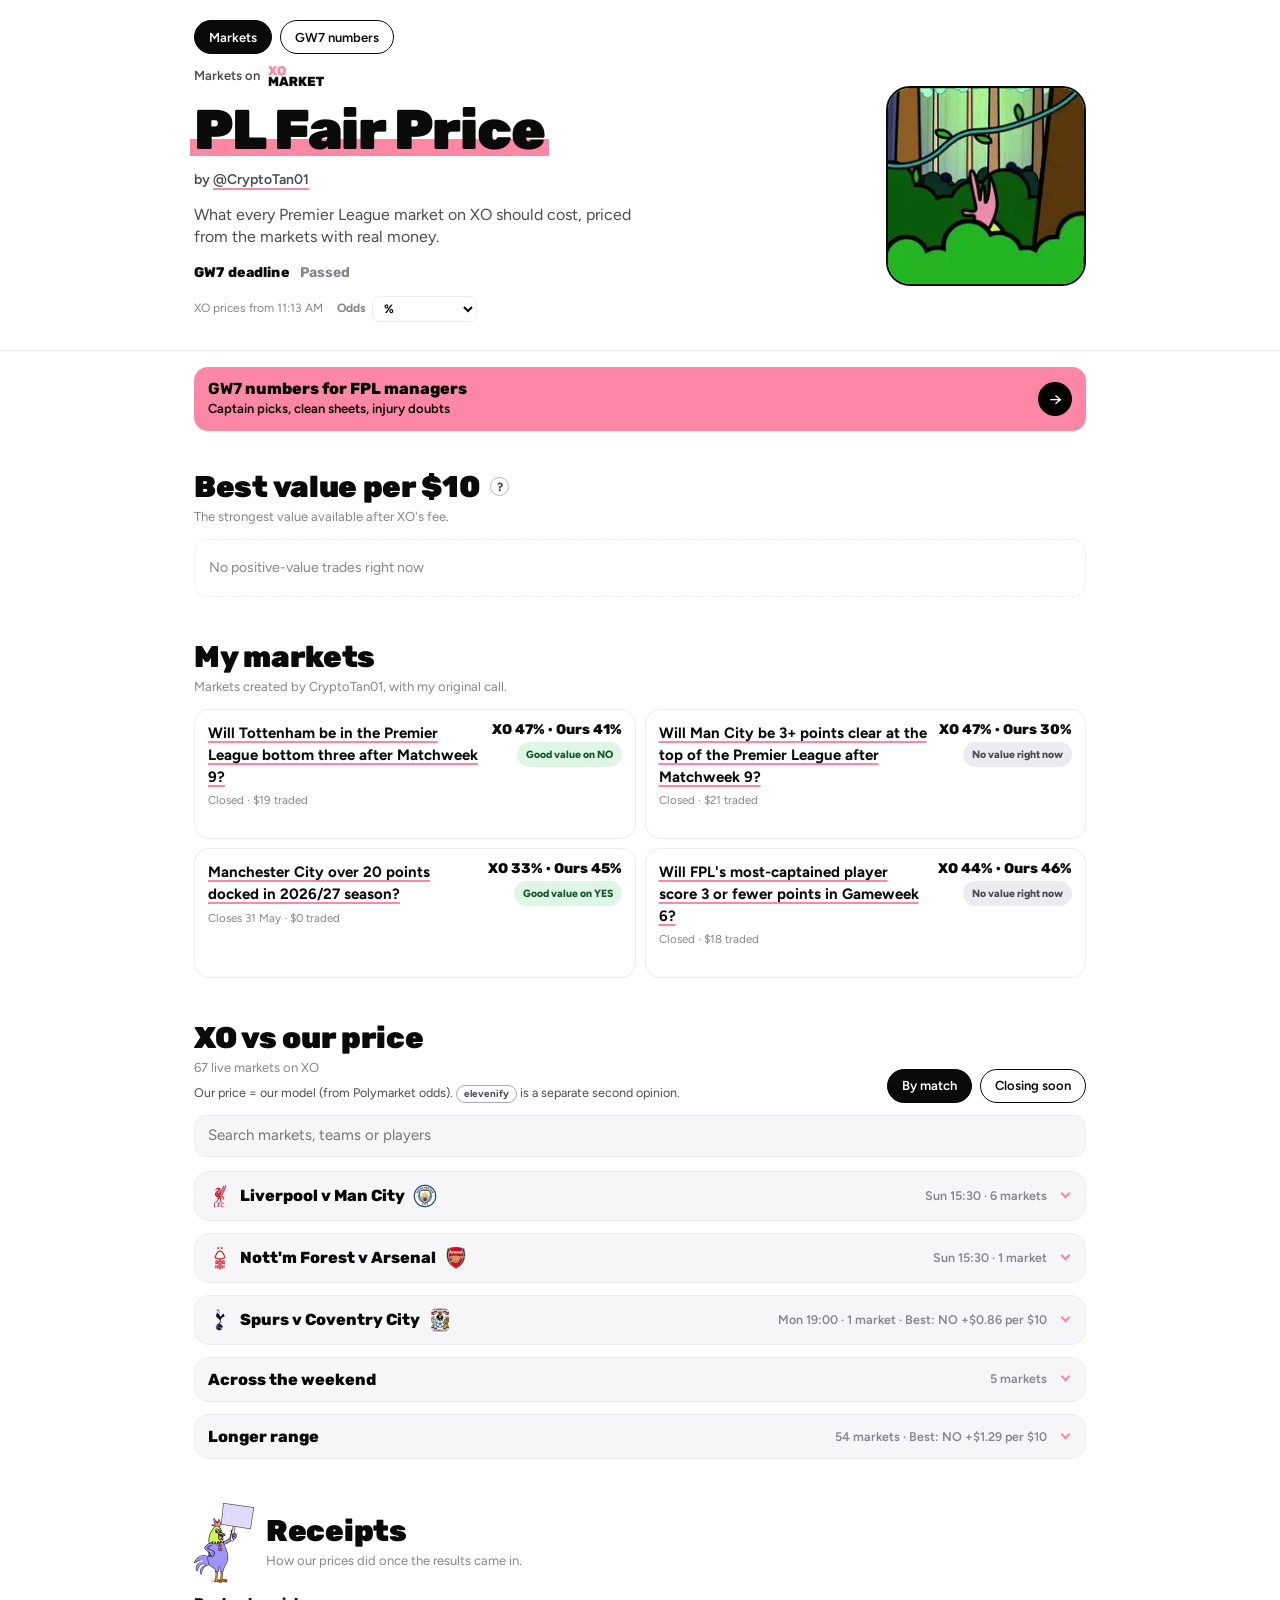
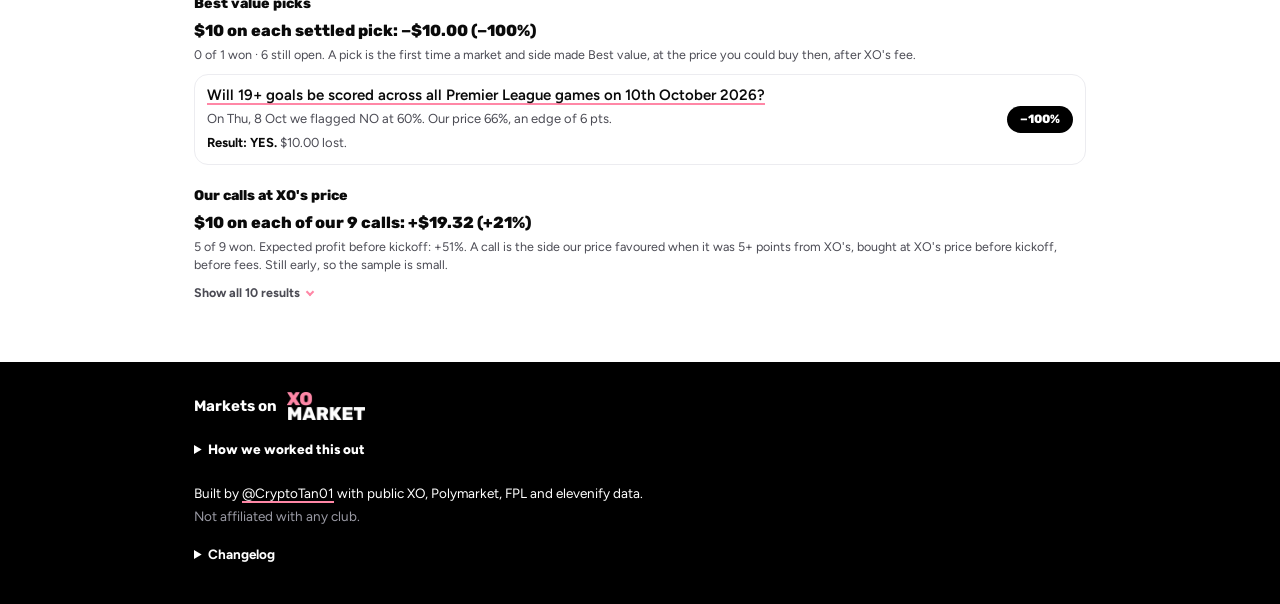
==== commit a3cd6b7c: "Receipts: edge, expected profit and return per call, PolymarketAI maths A call is the side our price" ====
--- a/site/index.html
+++ b/site/index.html
@@ -104,14 +104,14 @@
       <span id="rc-deek-slot"></span>
       <div>
         <h2 id="rc-h">Receipts</h2>
-    <p class="sec-sub">What XO and our model said before kickoff, and how our Best value picks did.</p>
+    <p class="sec-sub">How our prices did once the results came in.</p>
       </div>
     </div>
     <div id="rc-picks"></div>
     <div id="rc-sum"></div>
     <details class="brier rc-all" id="rc-all">
       <summary id="rc-all-sum">Show all results</summary>
-      <p class="rc-note">Before kickoff, we and XO each gave every outcome a chance. Whoever gave the real result the higher chance wins that market.</p>
+      <p class="rc-note">What a $10 bet on our side, at XO's price before kickoff, would have returned on each result.</p>
       <div class="list" id="rc-list"></div>
     </details>
   </section>
--- a/site/style.css
+++ b/site/style.css
@@ -258,6 +258,7 @@
 .outcome { flex: none; padding: 6px 13px; border-radius: 999px; font: 800 12px/1 'Rubik', sans-serif; }
 .outcome.yes { background: var(--pink); color: #000; }
 .outcome.no { background: #000; color: #fff; }
+.outcome.flat { background: var(--panel); color: var(--ink-2); }
 
 /* live match marker */
 .live { display: inline-flex; align-items: center; gap: 6px; padding: 3px 9px 3px 8px; border-radius: 999px; background: var(--pink); color: #000; font: 800 10.5px/1 'Rubik', sans-serif; letter-spacing: .08em; text-transform: uppercase; animation: pulse 1.6s ease-out infinite; }
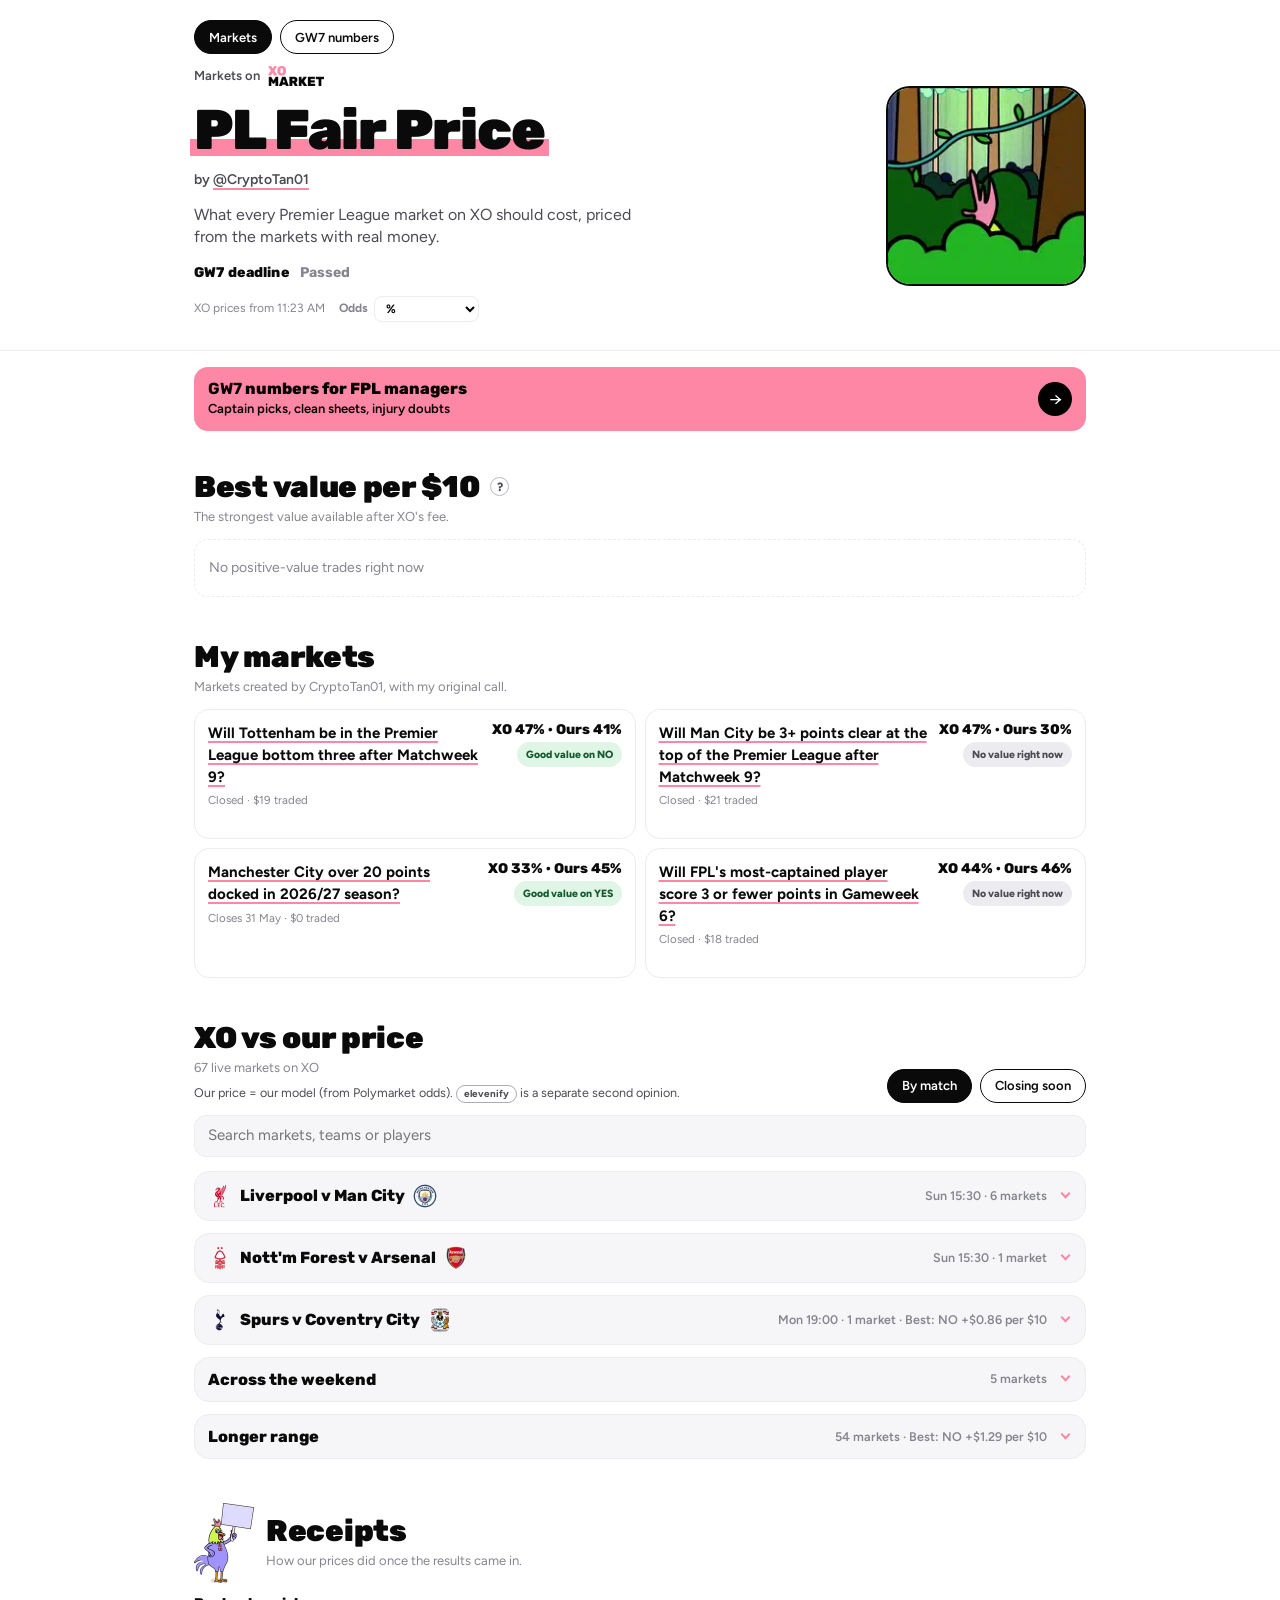
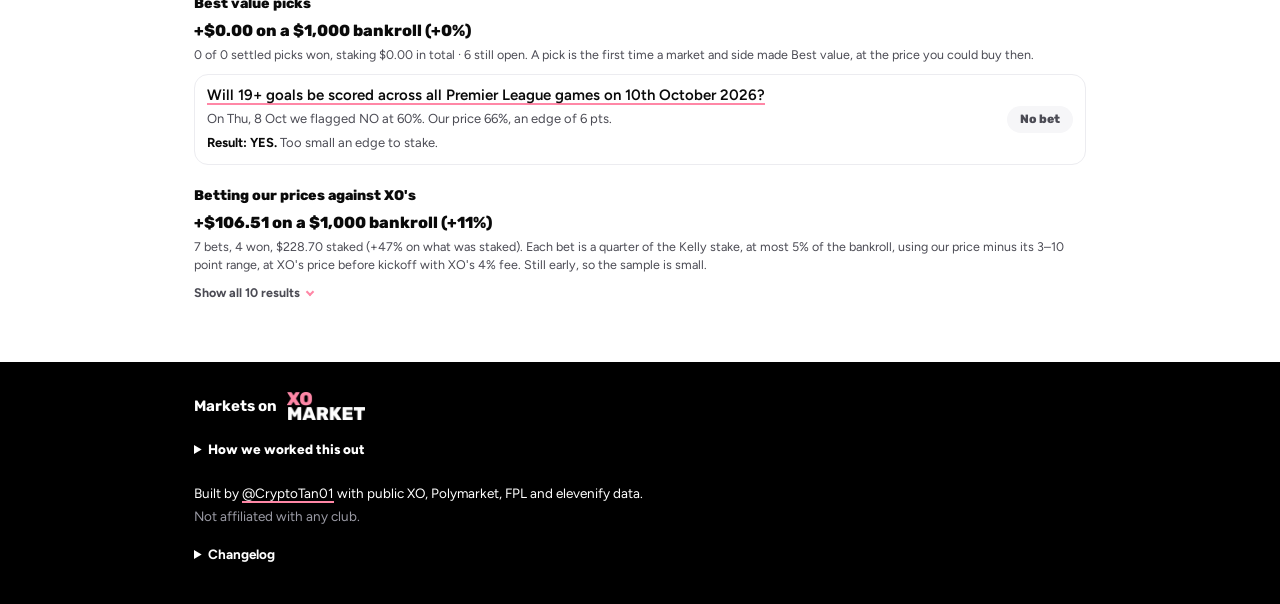
==== commit da615e71: "Receipts size bets with quarter Kelly instead of a flat $10 Win chance = our price minus its confide" ====
--- a/site/index.html
+++ b/site/index.html
@@ -111,7 +111,7 @@
     <div id="rc-sum"></div>
     <details class="brier rc-all" id="rc-all">
       <summary id="rc-all-sum">Show all results</summary>
-      <p class="rc-note">What a $10 bet on our side, at XO's price before kickoff, would have returned on each result.</p>
+      <p class="rc-note">Each result, the bet our sizing rule would have placed on our side, and what it returned.</p>
       <div class="list" id="rc-list"></div>
     </details>
   </section>
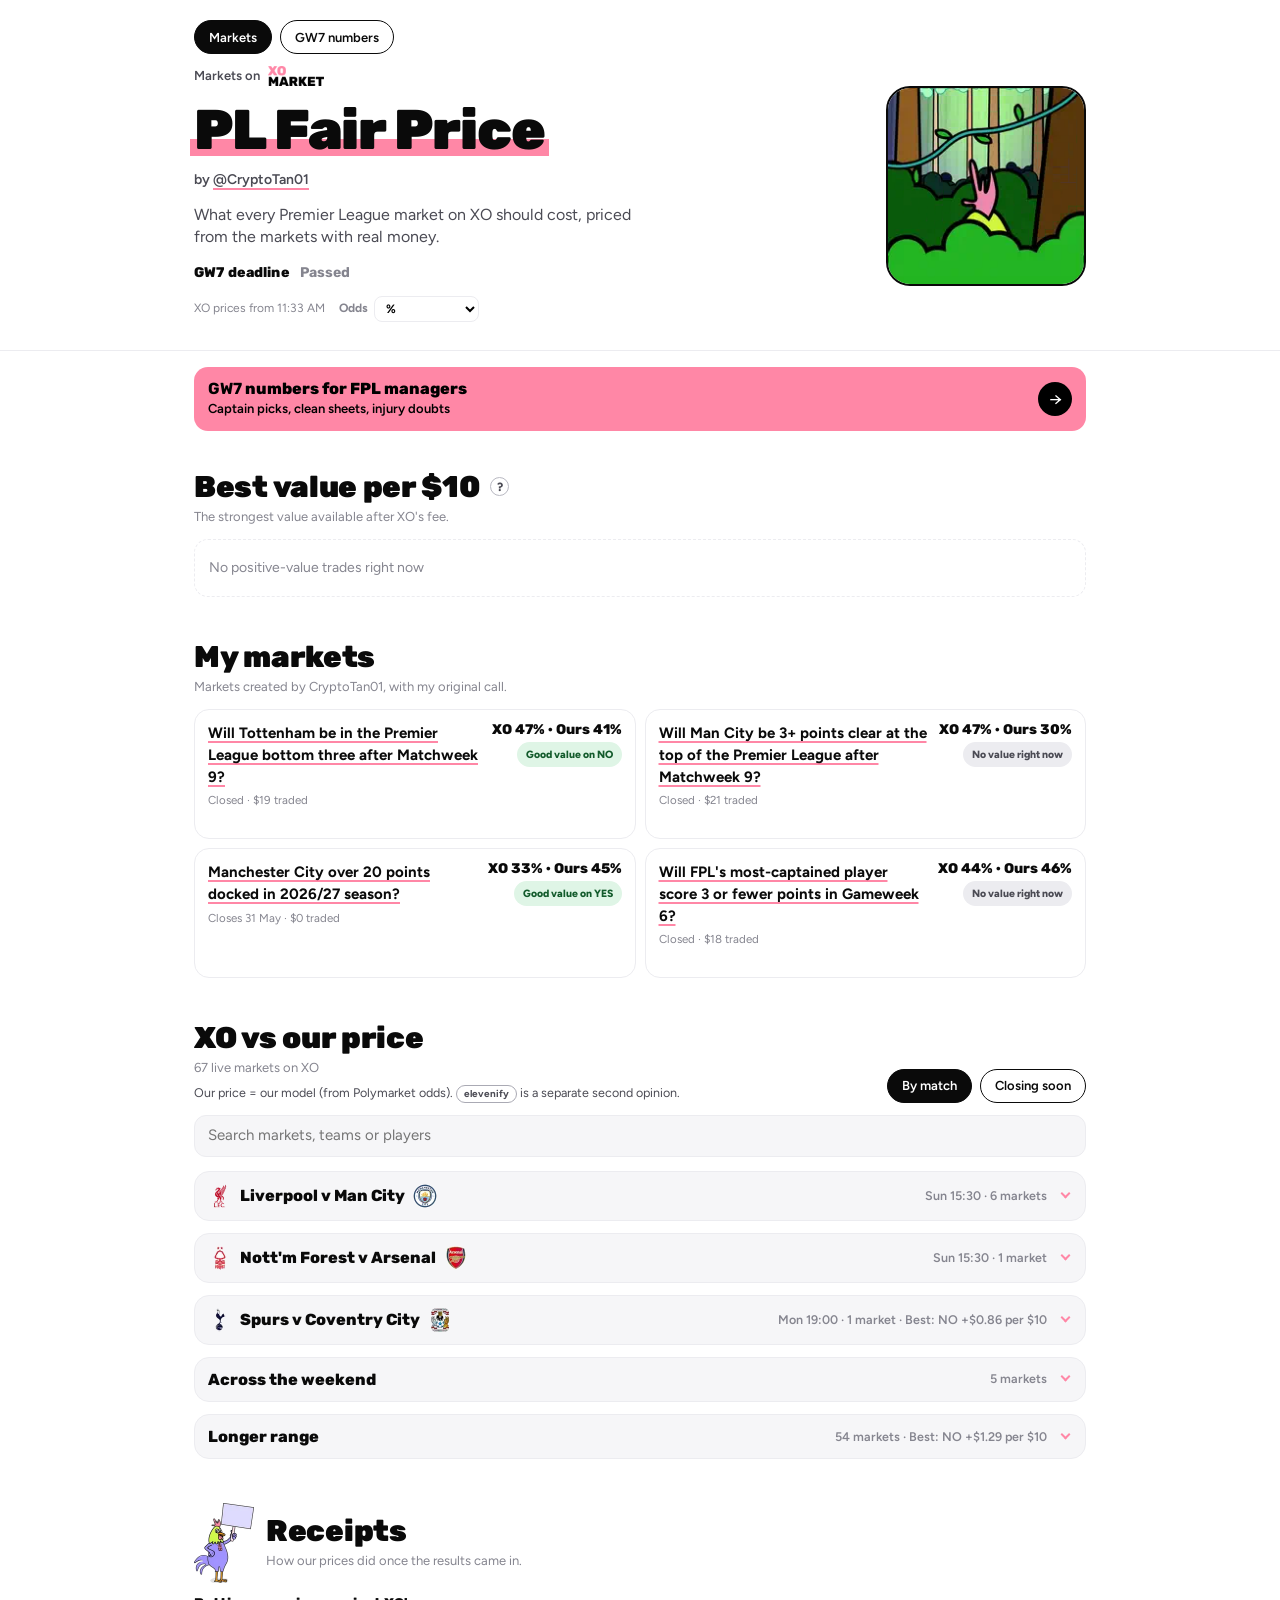
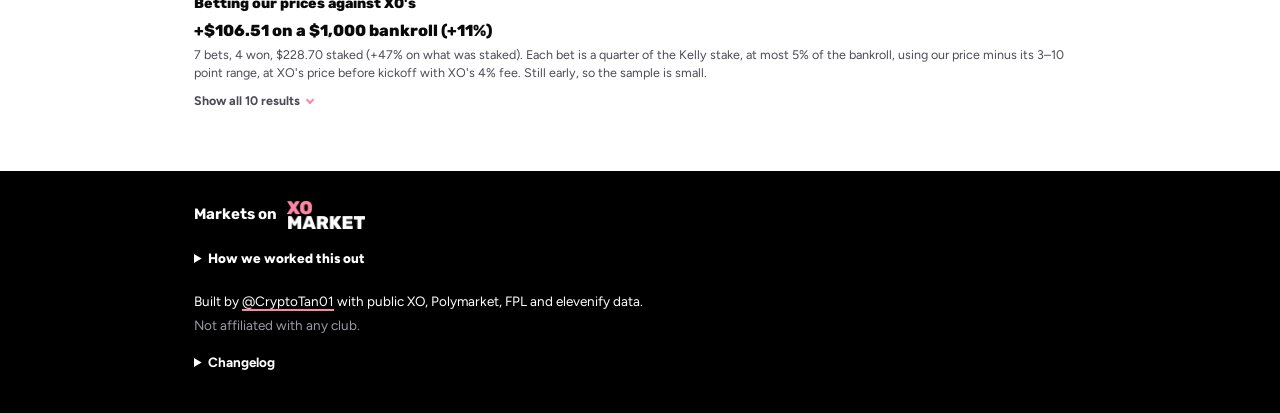
==== commit ad216856: "Receipts: drop the Best value picks block; keep our prices vs XO's Co-Authored-By: Claude Opus 5.5 <" ====
--- a/site/index.html
+++ b/site/index.html
@@ -107,7 +107,6 @@
     <p class="sec-sub">How our prices did once the results came in.</p>
       </div>
     </div>
-    <div id="rc-picks"></div>
     <div id="rc-sum"></div>
     <details class="brier rc-all" id="rc-all">
       <summary id="rc-all-sum">Show all results</summary>
--- a/site/style.css
+++ b/site/style.css
@@ -241,7 +241,6 @@
 .rcard .outcome { text-align: center; max-width: 110px; line-height: 1.2; }
 .rc-all p.rc-text { margin-top: 5px; padding: 0; background: none; font-size: 13px; font-weight: 400; }
 .rc-all .rc-note { margin: 8px 0 10px; padding: 0; background: none; font-size: 12.5px; font-weight: 400; color: var(--ink-2); }
-#rc-picks:not(:empty) { margin-bottom: 22px; }
 .brier { margin: 0 0 12px; }
 .brier summary { display: block; width: fit-content; cursor: pointer; list-style: none; font-size: 12.5px; font-weight: 700; color: var(--ink-2); }
 .brier summary::-webkit-details-marker { display: none; }
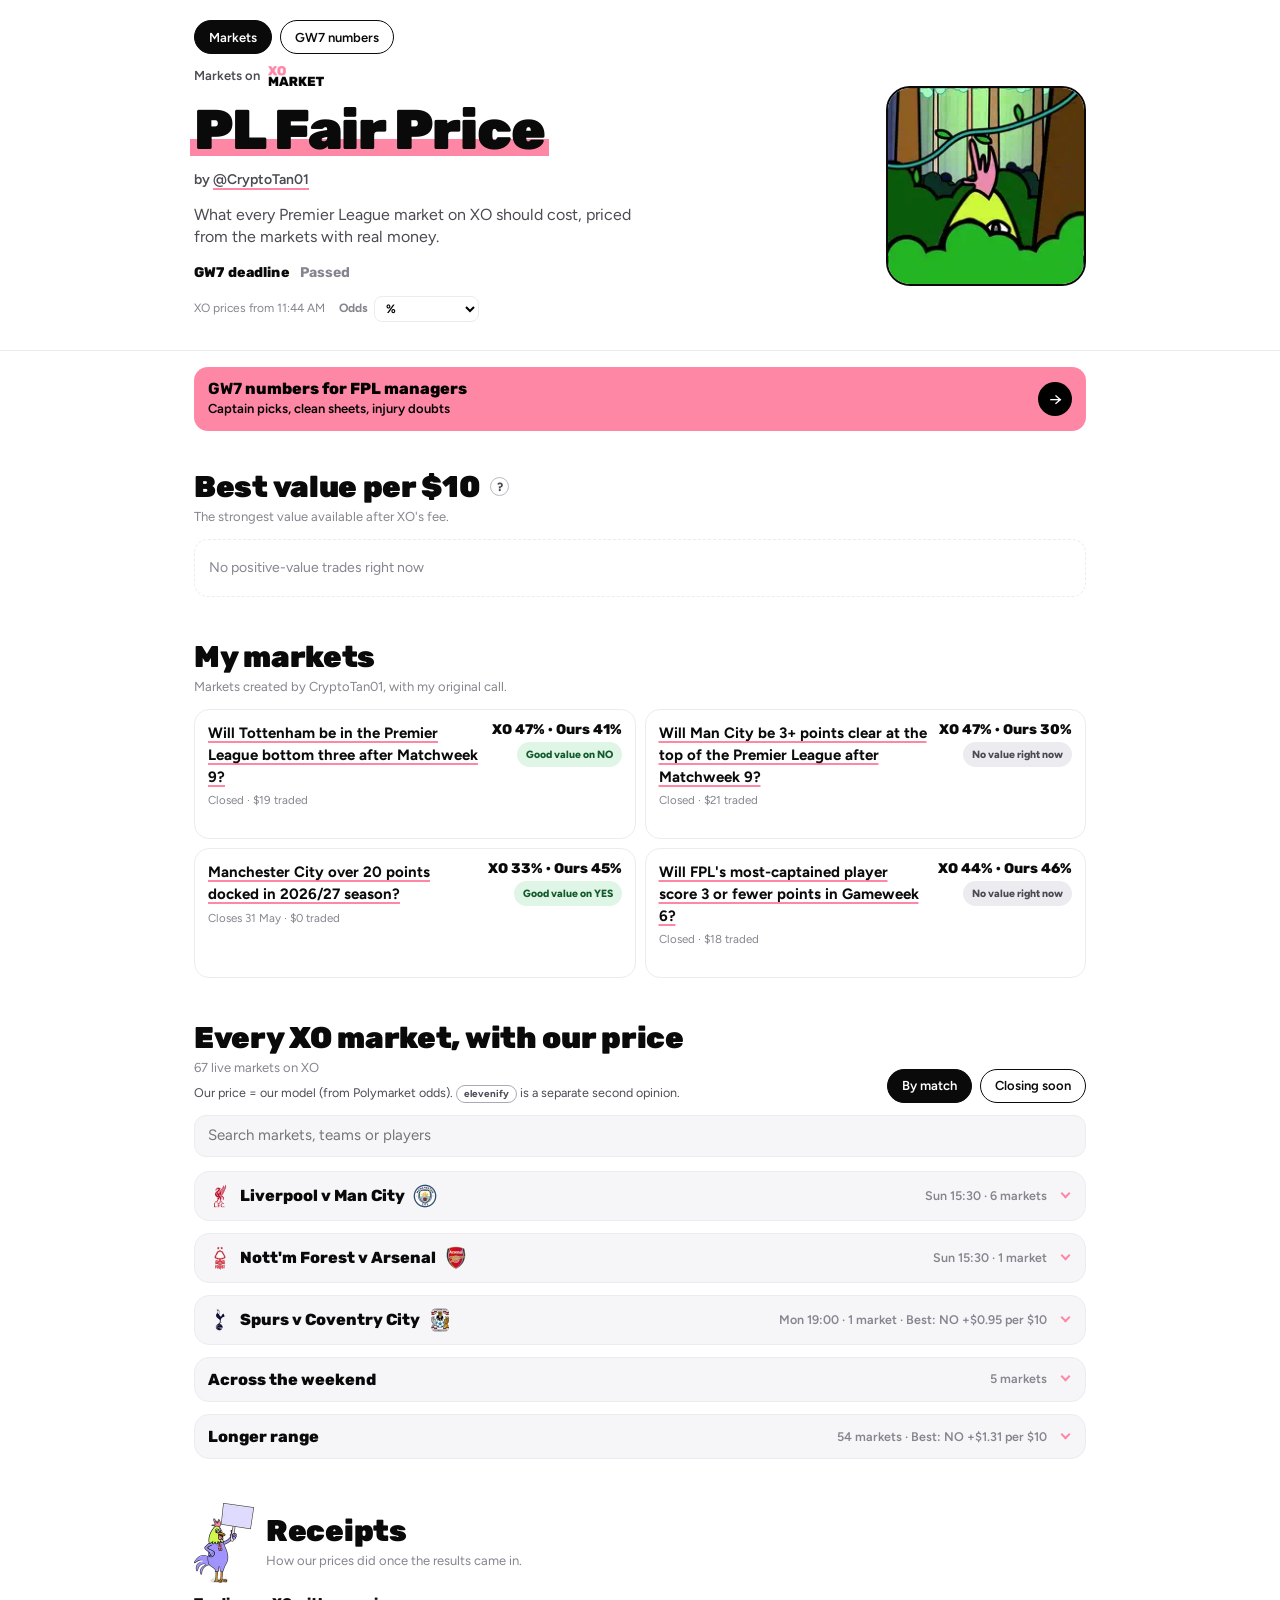
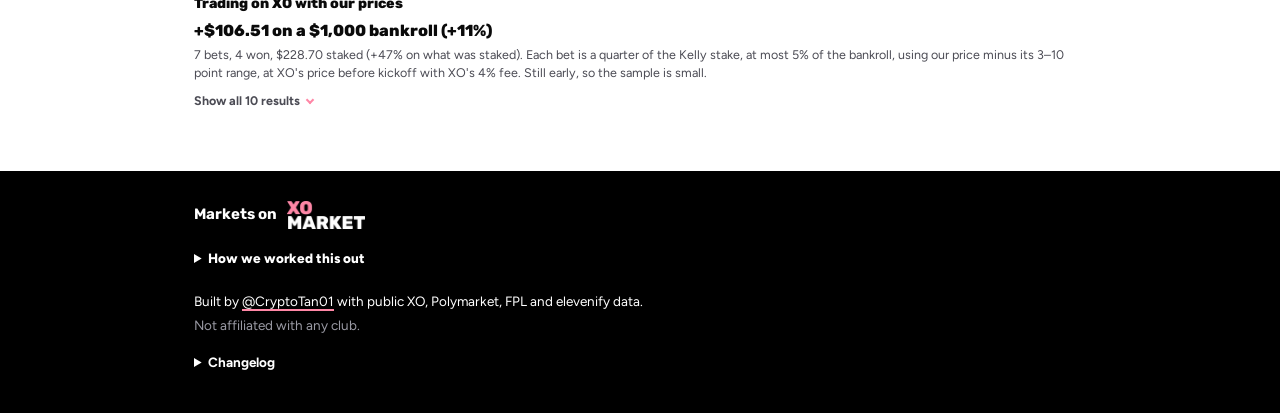
==== commit 6a641c27: "Trial-friendly wording: no 'vs' or 'against' XO Co-Authored-By: Claude Opus 5.5 <noreply@anthropic.c" ====
--- a/site/index.html
+++ b/site/index.html
@@ -85,7 +85,7 @@
   <section class="sec" id="markets" aria-labelledby="mk-h">
     <div class="sec-head">
       <div>
-        <h2 id="mk-h">XO vs our price</h2>
+        <h2 id="mk-h">Every XO market, with our price</h2>
         <p class="sec-sub" id="mk-count"></p>
         <p class="legend">Our price = our model (from Polymarket odds). <span class="eleven-badge">elevenify</span> is a separate second opinion.</p>
       </div>
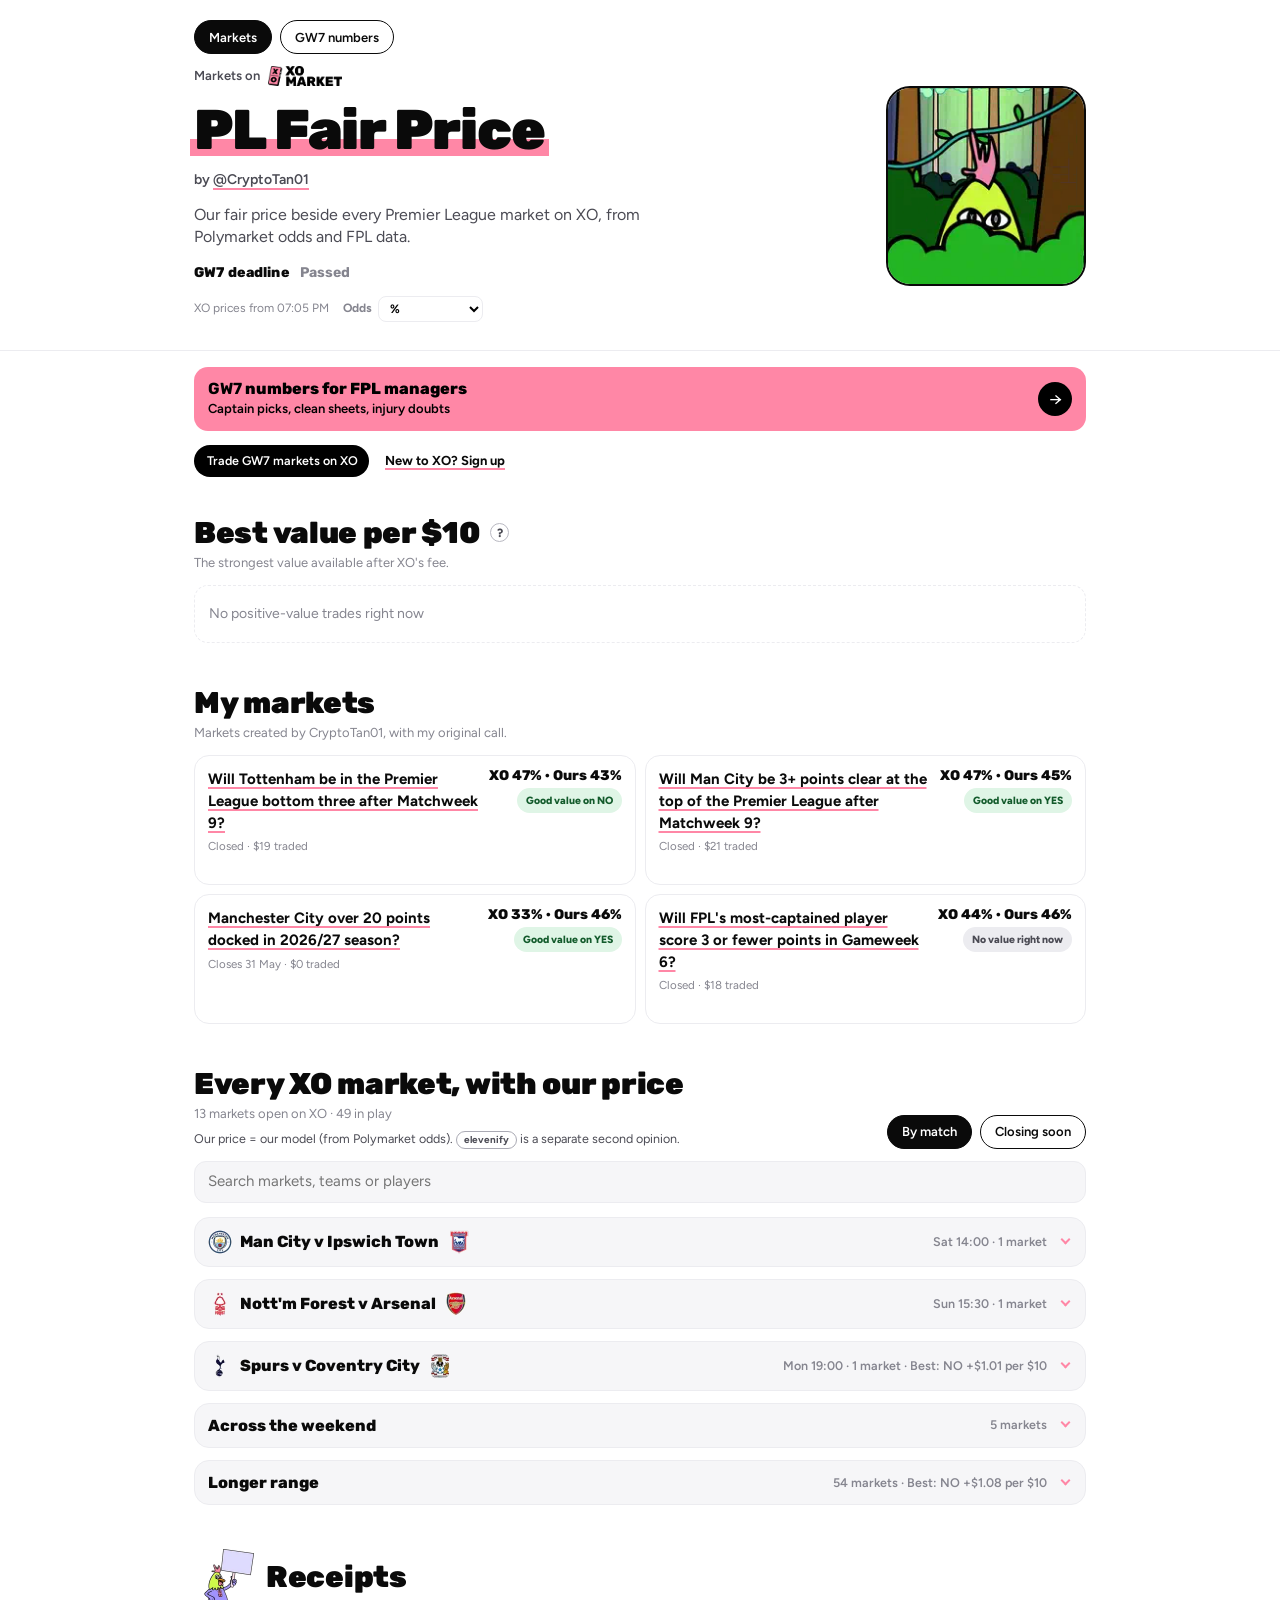
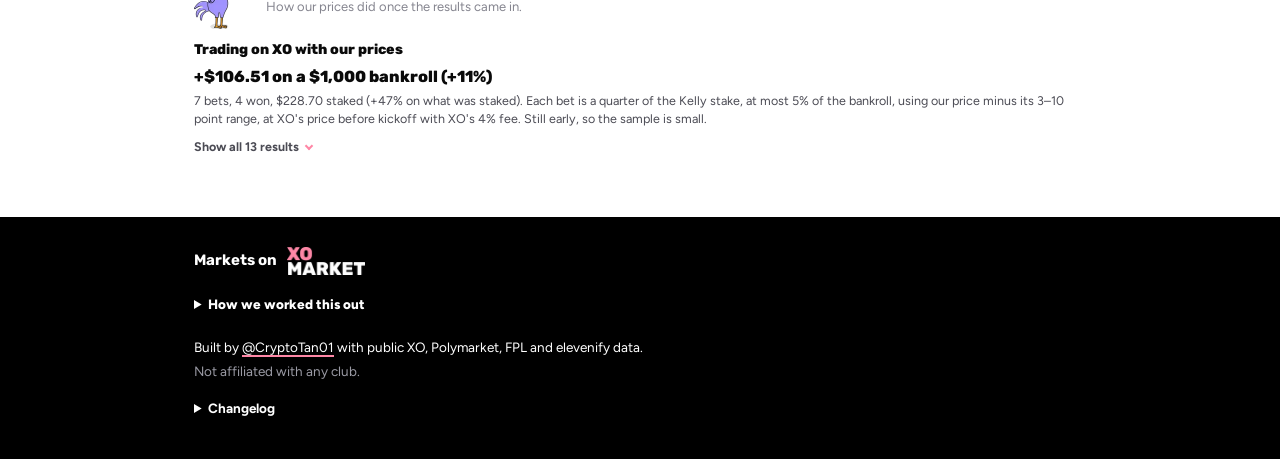
==== commit 79a4efe1: "PL Fair Price: XO CTAs, new tagline, in-play markets, click tracking - index and GW pages: "Trade GW" ====
--- a/site/index.html
+++ b/site/index.html
@@ -4,22 +4,22 @@
 <meta charset="utf-8">
 <meta name="viewport" content="width=device-width, initial-scale=1">
 <title>PL Fair Price</title>
-<meta name="description" content="What every Premier League market on XO should cost, priced from the markets with real money.">
+<meta name="description" content="Our fair price beside every Premier League market on XO, from Polymarket odds and FPL data.">
 <meta name="theme-color" content="#ff87a6">
 <meta property="og:type" content="website">
 <meta property="og:title" content="PL Fair Price by @CryptoTan01">
-<meta property="og:description" content="What every Premier League market on XO should cost, priced from the markets with real money.">
+<meta property="og:description" content="Our fair price beside every Premier League market on XO, from Polymarket odds and FPL data.">
 <meta property="og:image" content="https://tannnnnnnnnnnnn.github.io/pl-fair-price/assets/og.png">
 <meta property="og:image:width" content="1200">
 <meta property="og:image:height" content="630">
 <meta name="twitter:card" content="summary_large_image">
 <meta name="twitter:title" content="PL Fair Price by @CryptoTan01">
-<meta name="twitter:description" content="What every Premier League market on XO should cost, priced from the markets with real money.">
+<meta name="twitter:description" content="Our fair price beside every Premier League market on XO, from Polymarket odds and FPL data.">
 <meta name="twitter:image" content="https://tannnnnnnnnnnnn.github.io/pl-fair-price/assets/og.png">
 <link rel="icon" href="favicon.svg" type="image/svg+xml">
 <link rel="preconnect" href="https://fonts.googleapis.com">
 <link rel="preconnect" href="https://fonts.gstatic.com" crossorigin>
-<link rel="preload" as="image" href="assets/logos/xo-wordmark-black.webp">
+<link rel="preload" as="image" href="assets/logos/xo-lockup-black.webp">
 <link href="https://fonts.googleapis.com/css2?family=Figtree:wght@400..700&family=Rubik:wght@600..900&display=swap" rel="stylesheet">
 <link rel="stylesheet" href="style.css">
 <script src="common.js" defer></script>
@@ -37,10 +37,10 @@
     </nav>
   </div>
   <div class="wrap hero-grid">
-    <p class="eyebrow">Markets on <img class="wm" src="assets/logos/xo-wordmark-black.webp" width="56" height="20" alt="XO"></p>
+    <p class="eyebrow">Markets on <img class="wm" src="assets/logos/xo-lockup-black.webp" width="74" height="20" alt="XO"></p>
     <h1 class="title"><span class="hl" id="site-name">PL Fair Price</span></h1>
     <p class="by">by <a href="https://x.com/CryptoTan01" target="_blank" rel="noopener">@CryptoTan01</a></p>
-    <p class="tagline" id="site-tagline">What every Premier League market on XO should cost, priced from the markets with real money.</p>
+    <p class="tagline" id="site-tagline">Our fair price beside every Premier League market on XO, from Polymarket odds and FPL data.</p>
     <div class="deadline" id="deadline" aria-live="off">
       <span class="dl-label" id="dl-label">GW deadline</span>
       <div class="dl-boxes" id="dl-boxes"></div>
@@ -61,6 +61,11 @@
     <span class="gwcard-s">Captain picks, clean sheets, injury doubts</span>
     <span class="gwcard-go" aria-hidden="true">&rarr;</span>
   </a>
+
+  <div class="xo-cta">
+    <a class="trade" href="https://beta.xo.market/?r=cryptotan01" target="_blank" rel="noopener" data-goatcounter-click="xo-top-trade"><span>Trade <span data-gw>GW</span> markets on XO</span></a>
+    <a class="xo-signup" href="https://beta.xo.market/?r=cryptotan01" target="_blank" rel="noopener" data-goatcounter-click="xo-top-signup">New to XO? Sign up</a>
+  </div>
 
   <section class="sec" id="gaps" aria-labelledby="gaps-h">
     <div class="sec-head">
@@ -124,7 +129,7 @@
       <div class="foot-cols">
         <p>Our prices use liquid Polymarket odds, a match model and public FPL data. Open any market's Details for its exact method.</p>
         <ul>
-          <li><a href="https://beta.xo.market/?r=cryptotan01" target="_blank" rel="noopener">XO</a> for prices and liquidity</li>
+          <li><a href="https://beta.xo.market/?r=cryptotan01" target="_blank" rel="noopener" data-goatcounter-click="xo-footer">XO</a> for prices and liquidity</li>
           <li><a href="https://polymarket.com/" target="_blank" rel="noopener">Polymarket</a> for match and season odds</li>
           <li><a href="https://fantasy.premierleague.com/" target="_blank" rel="noopener">Fantasy Premier League</a> for players and fixtures</li>
           <li><a href="https://www.elevenify.com" target="_blank" rel="noopener">elevenify</a> for a second opinion</li>
--- a/site/style.css
+++ b/site/style.css
@@ -150,6 +150,7 @@
 }
 .trade .wm { height: 18px; width: auto; }
 .trade:hover { background: #1b1b1f; }
+.in-play { display: inline-flex; align-items: center; height: 32px; padding: 0 12px; border-radius: 999px; background: var(--line); color: var(--ink-2); font: 600 12.5px/1 'Figtree', sans-serif; white-space: nowrap; }
 .pays-out { display: none; }
 
 /* closes / liquidity / how we priced it: one flex line, the toggle drops below only when it does not fit */
@@ -226,6 +227,9 @@
 .gwcard-t { grid-column: 1; font: 800 16px/1.2 'Rubik', sans-serif; }
 .gwcard-s { grid-column: 1; margin-top: 2px; font-size: 13px; font-weight: 600; }
 .gwcard-go { grid-column: 2; grid-row: 1 / 3; display: grid; place-items: center; width: 34px; height: 34px; border-radius: 50%; background: #000; color: #fff; font-size: 18px; line-height: 1; }
+/* XO call to action: the trade pill with a sign-up link beside it */
+.xo-cta { display: flex; flex-wrap: wrap; align-items: center; gap: 10px 16px; margin-top: 14px; }
+.xo-signup { font-size: 13px; font-weight: 700; color: var(--ink); text-decoration-color: var(--pink); text-decoration-thickness: 2px; text-underline-offset: 3px; }
 .legend { margin-top: 6px; font-size: 12.5px; color: var(--ink-2); }
 .legend b { color: var(--ink); font-weight: 700; }
 
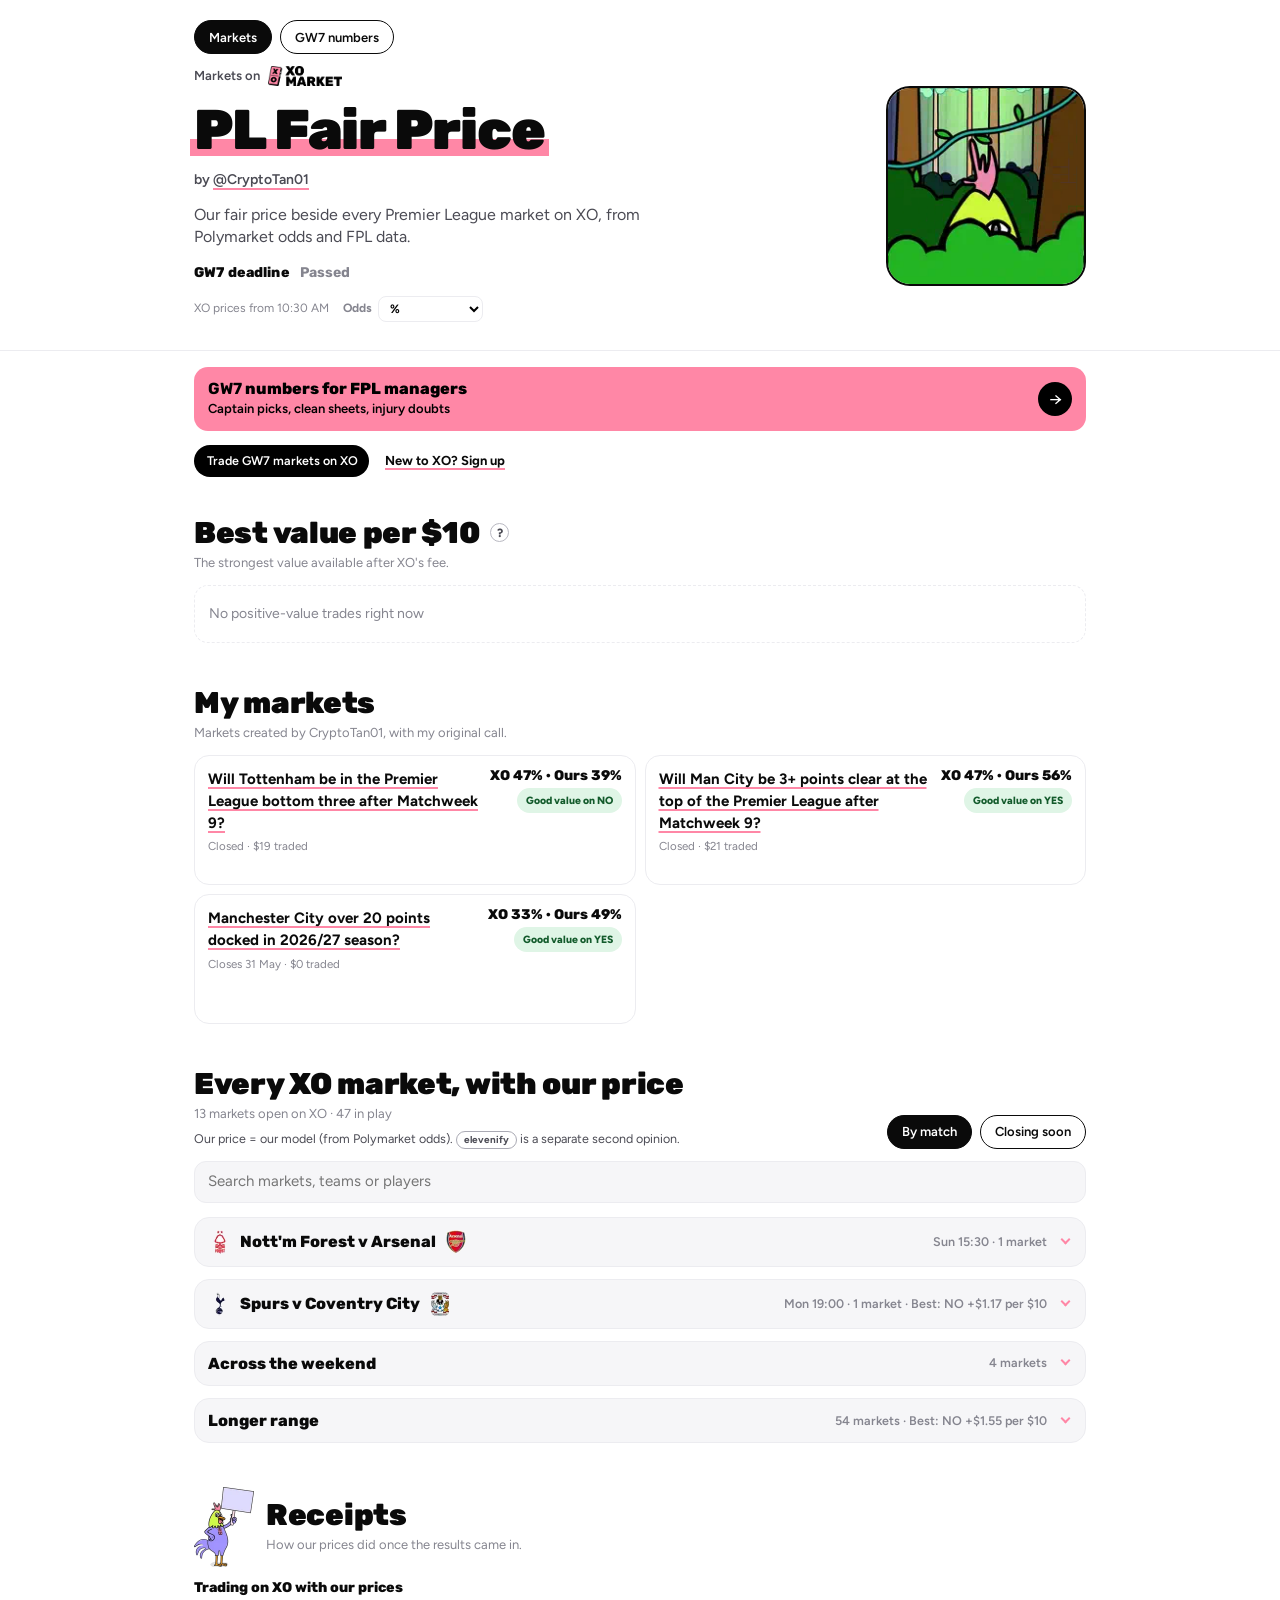
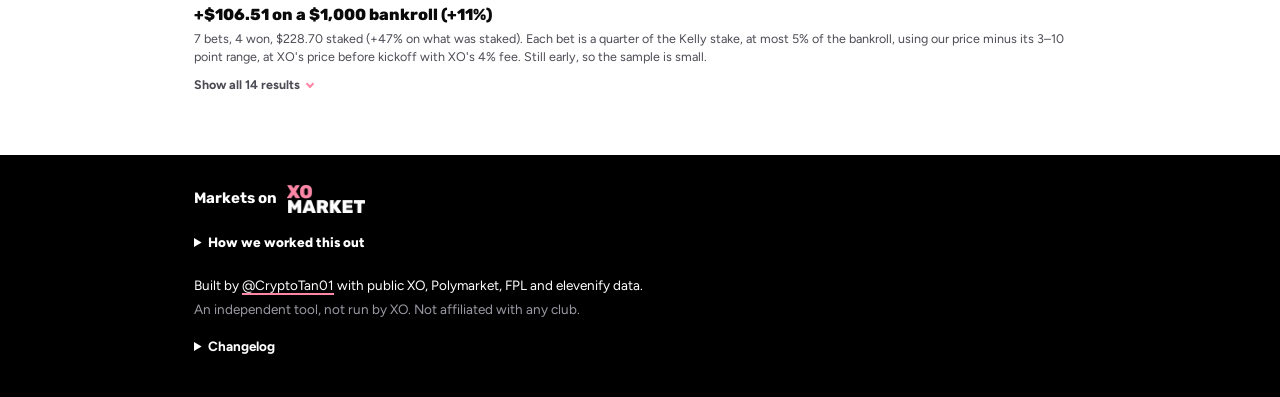
==== commit ed8243f6: "Show only the 4 trial markets as mine; footer says not run by XO Co-Authored-By: Claude Opus 5.5 <no" ====
--- a/site/index.html
+++ b/site/index.html
@@ -137,7 +137,7 @@
       </div>
     </details>
     <p class="foot-by">Built by <a href="https://x.com/CryptoTan01" target="_blank" rel="noopener">@CryptoTan01</a> with public XO, Polymarket, FPL and elevenify data.</p>
-    <p class="foot-na">Not affiliated with any club.</p>
+    <p class="foot-na">An independent tool, not run by XO. Not affiliated with any club.</p>
     <details class="changelog">
       <summary>Changelog</summary>
       <ul id="changelog"></ul>
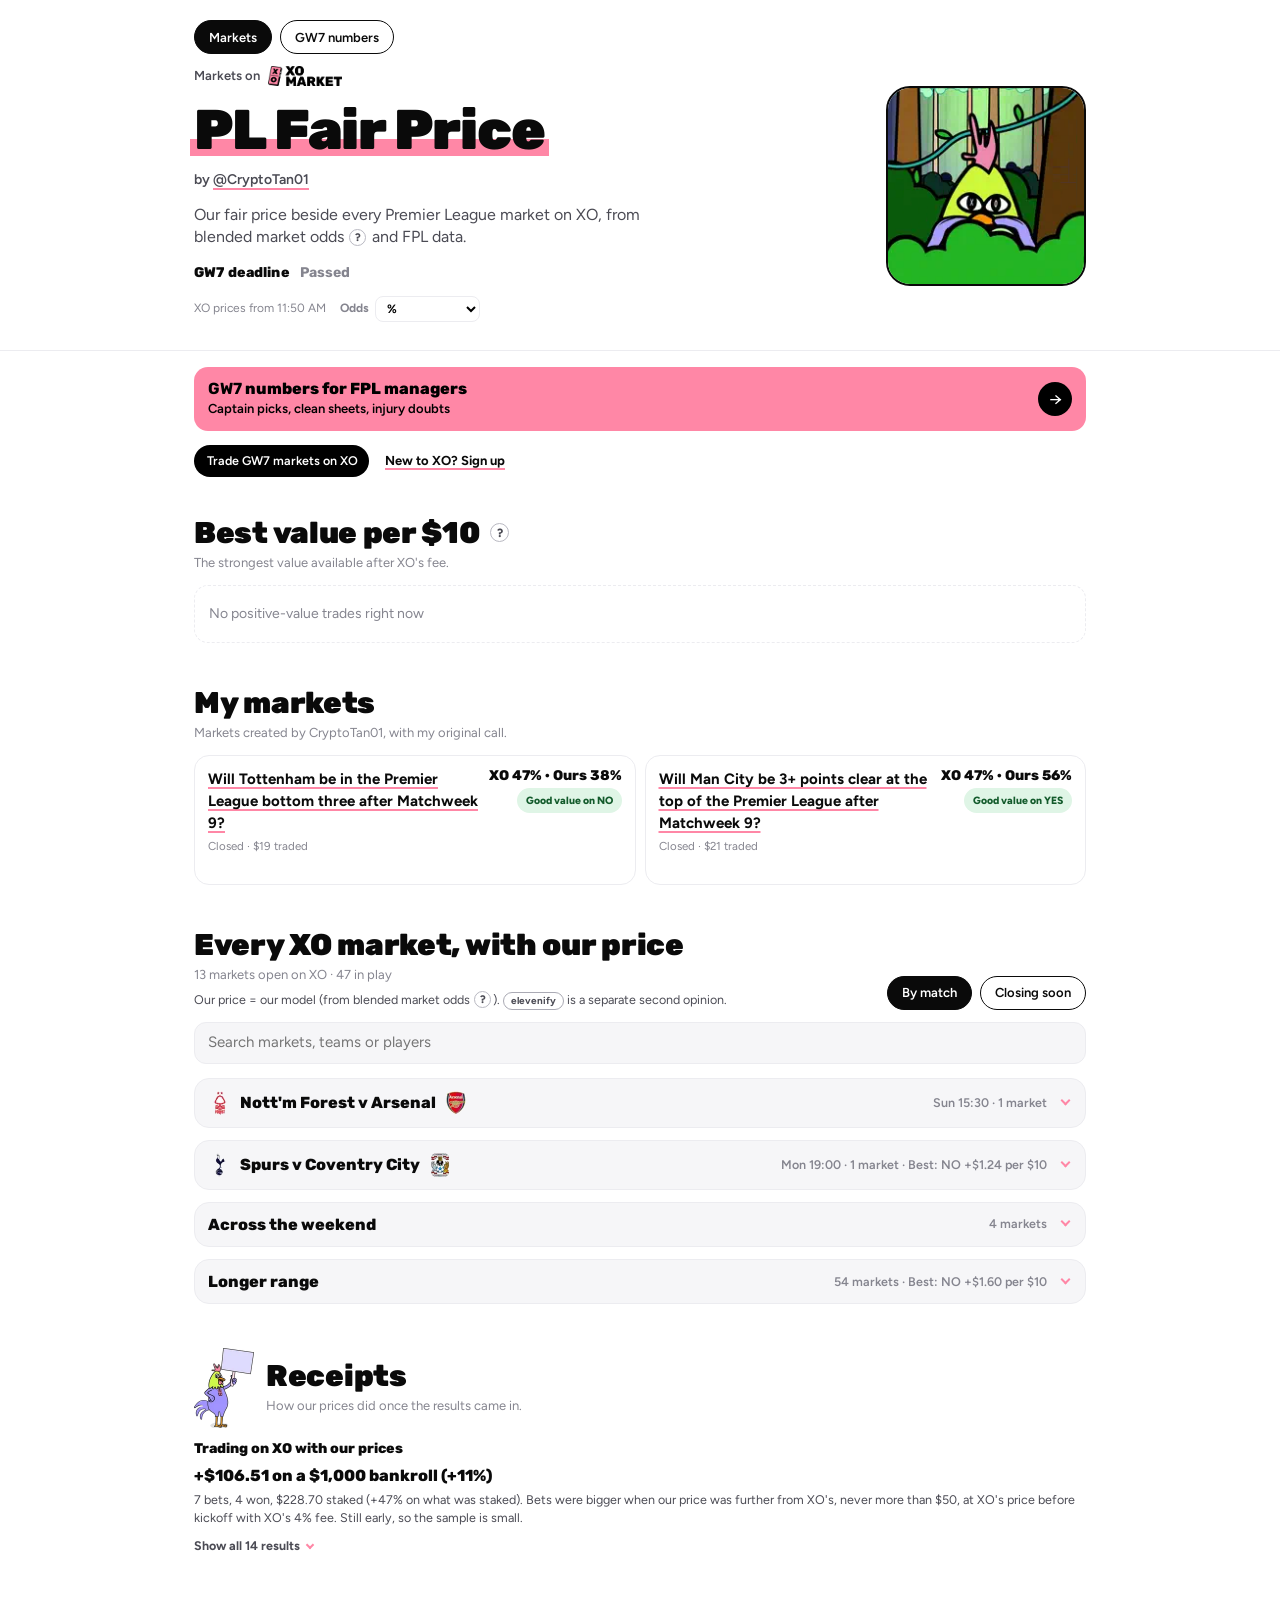
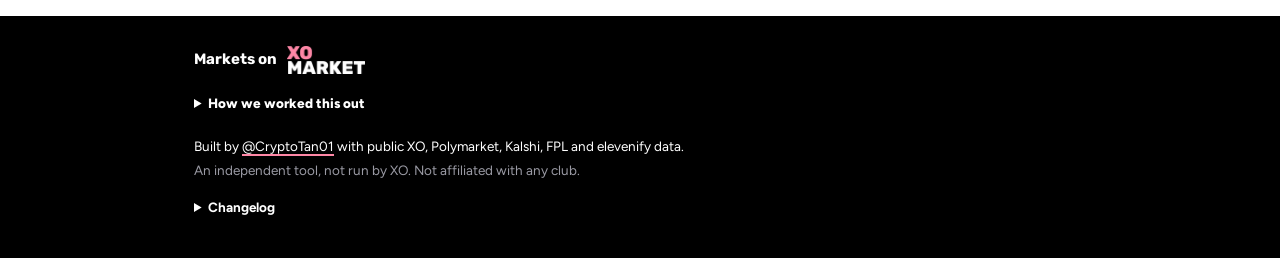
==== commit ccfc2b14: "Blend Polymarket and Kalshi match odds; say "blended market odds" - fetch.sh: fetch Kalshi KXEPLGAME" ====
--- a/site/index.html
+++ b/site/index.html
@@ -4,17 +4,17 @@
 <meta charset="utf-8">
 <meta name="viewport" content="width=device-width, initial-scale=1">
 <title>PL Fair Price</title>
-<meta name="description" content="Our fair price beside every Premier League market on XO, from Polymarket odds and FPL data.">
+<meta name="description" content="Our fair price beside every Premier League market on XO, from blended market odds and FPL data.">
 <meta name="theme-color" content="#ff87a6">
 <meta property="og:type" content="website">
 <meta property="og:title" content="PL Fair Price by @CryptoTan01">
-<meta property="og:description" content="Our fair price beside every Premier League market on XO, from Polymarket odds and FPL data.">
+<meta property="og:description" content="Our fair price beside every Premier League market on XO, from blended market odds and FPL data.">
 <meta property="og:image" content="https://tannnnnnnnnnnnn.github.io/pl-fair-price/assets/og.png">
 <meta property="og:image:width" content="1200">
 <meta property="og:image:height" content="630">
 <meta name="twitter:card" content="summary_large_image">
 <meta name="twitter:title" content="PL Fair Price by @CryptoTan01">
-<meta name="twitter:description" content="Our fair price beside every Premier League market on XO, from Polymarket odds and FPL data.">
+<meta name="twitter:description" content="Our fair price beside every Premier League market on XO, from blended market odds and FPL data.">
 <meta name="twitter:image" content="https://tannnnnnnnnnnnn.github.io/pl-fair-price/assets/og.png">
 <link rel="icon" href="favicon.svg" type="image/svg+xml">
 <link rel="preconnect" href="https://fonts.googleapis.com">
@@ -40,7 +40,7 @@
     <p class="eyebrow">Markets on <img class="wm" src="assets/logos/xo-lockup-black.webp" width="74" height="20" alt="XO"></p>
     <h1 class="title"><span class="hl" id="site-name">PL Fair Price</span></h1>
     <p class="by">by <a href="https://x.com/CryptoTan01" target="_blank" rel="noopener">@CryptoTan01</a></p>
-    <p class="tagline" id="site-tagline">Our fair price beside every Premier League market on XO, from Polymarket odds and FPL data.</p>
+    <p class="tagline" id="site-tagline">Our fair price beside every Premier League market on XO, from blended market odds and FPL data.</p>
     <div class="deadline" id="deadline" aria-live="off">
       <span class="dl-label" id="dl-label">GW deadline</span>
       <div class="dl-boxes" id="dl-boxes"></div>
@@ -92,7 +92,7 @@
       <div>
         <h2 id="mk-h">Every XO market, with our price</h2>
         <p class="sec-sub" id="mk-count"></p>
-        <p class="legend">Our price = our model (from Polymarket odds). <span class="eleven-badge">elevenify</span> is a separate second opinion.</p>
+        <p class="legend">Our price = our model (from <span data-explain="blended">blended market odds</span>). <span class="eleven-badge">elevenify</span> is a separate second opinion.</p>
       </div>
       <div class="pills" role="group" aria-label="Sort markets">
         <button type="button" class="pill is-on" data-sort="match" aria-pressed="true">By match</button>
@@ -127,16 +127,16 @@
     <details class="foot-method">
       <summary>How we worked this out</summary>
       <div class="foot-cols">
-        <p>Our prices use liquid Polymarket odds, a match model and public FPL data. Open any market's Details for its exact method.</p>
+        <p>Our prices use liquid <span data-explain="blended">blended market odds</span>, a match model and public FPL data. Open any market's Details for its exact method.</p>
         <ul>
           <li><a href="https://beta.xo.market/?r=cryptotan01" target="_blank" rel="noopener" data-goatcounter-click="xo-footer">XO</a> for prices and liquidity</li>
-          <li><a href="https://polymarket.com/" target="_blank" rel="noopener">Polymarket</a> for match and season odds</li>
+          <li><a href="https://polymarket.com/" target="_blank" rel="noopener">Polymarket</a> and <a href="https://kalshi.com/" target="_blank" rel="noopener">Kalshi</a> for match odds; Polymarket for season odds</li>
           <li><a href="https://fantasy.premierleague.com/" target="_blank" rel="noopener">Fantasy Premier League</a> for players and fixtures</li>
           <li><a href="https://www.elevenify.com" target="_blank" rel="noopener">elevenify</a> for a second opinion</li>
         </ul>
       </div>
     </details>
-    <p class="foot-by">Built by <a href="https://x.com/CryptoTan01" target="_blank" rel="noopener">@CryptoTan01</a> with public XO, Polymarket, FPL and elevenify data.</p>
+    <p class="foot-by">Built by <a href="https://x.com/CryptoTan01" target="_blank" rel="noopener">@CryptoTan01</a> with public XO, Polymarket, Kalshi, FPL and elevenify data.</p>
     <p class="foot-na">An independent tool, not run by XO. Not affiliated with any club.</p>
     <details class="changelog">
       <summary>Changelog</summary>
